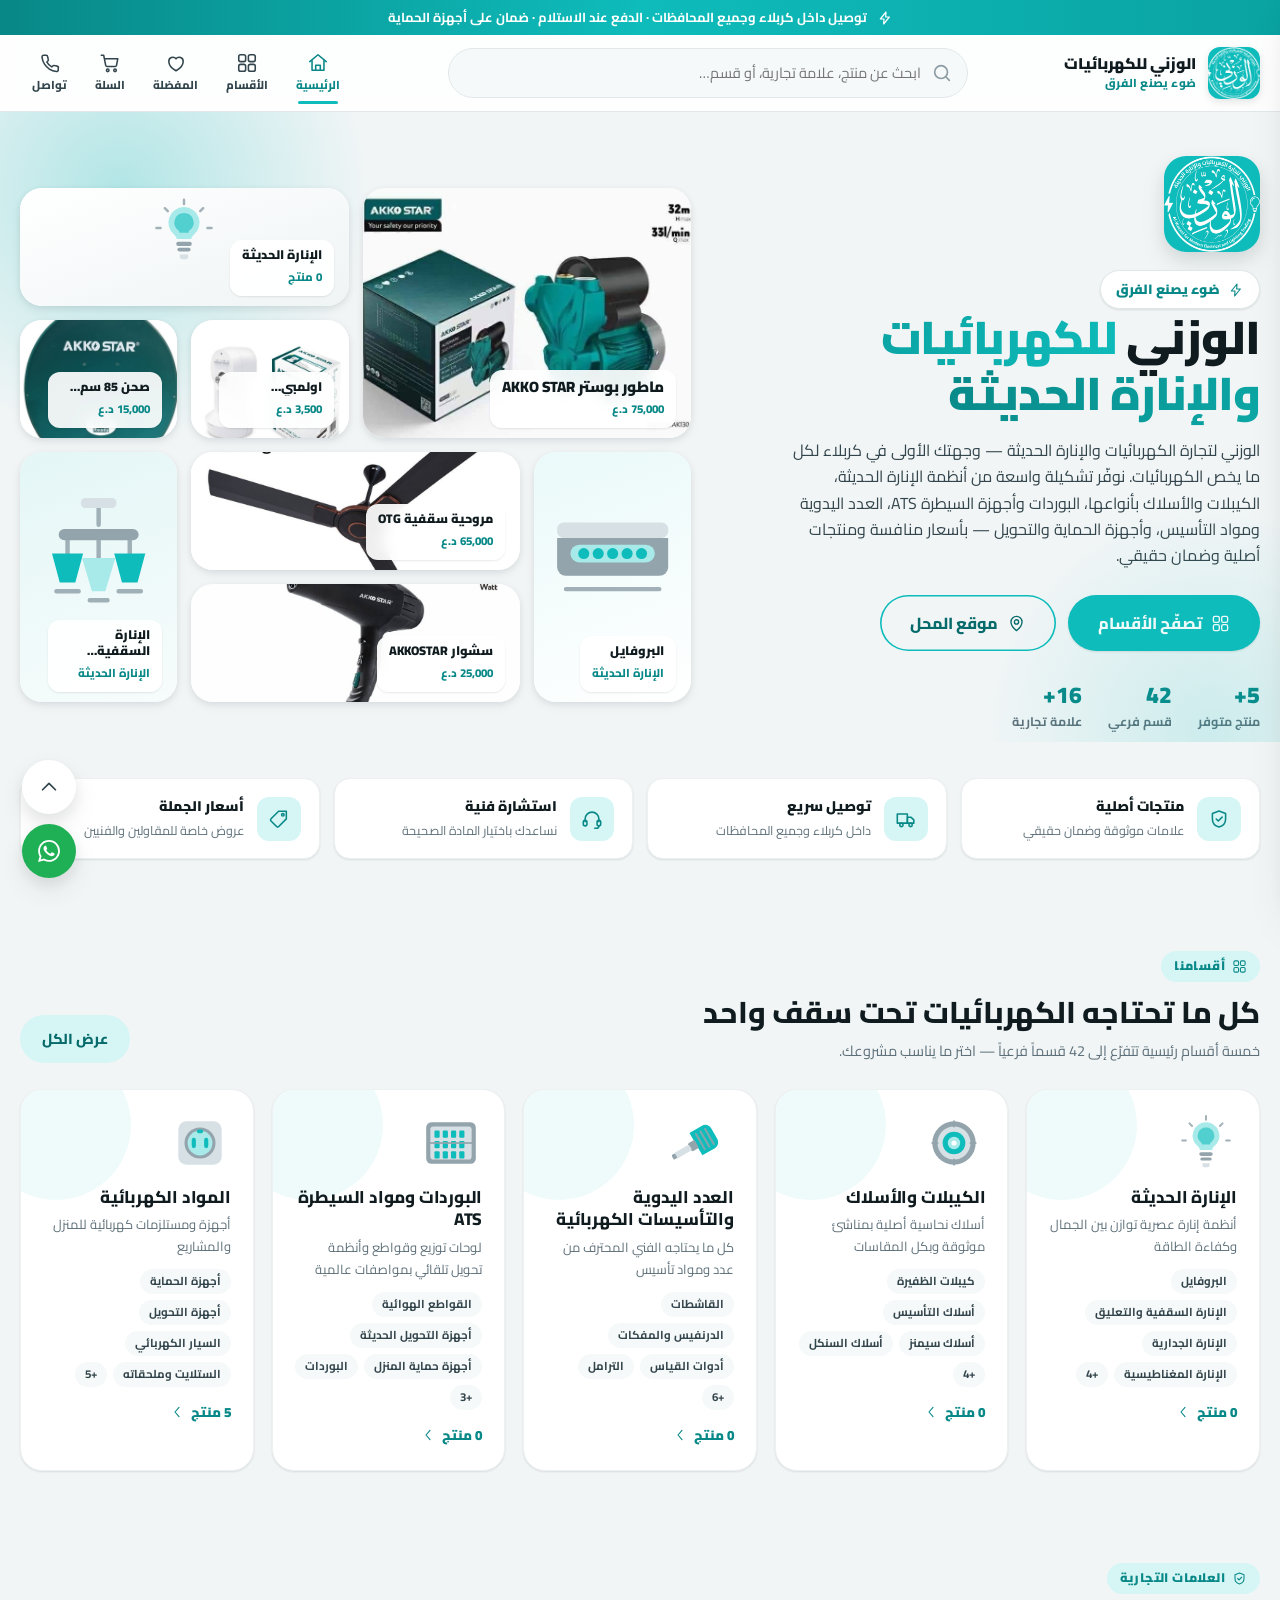
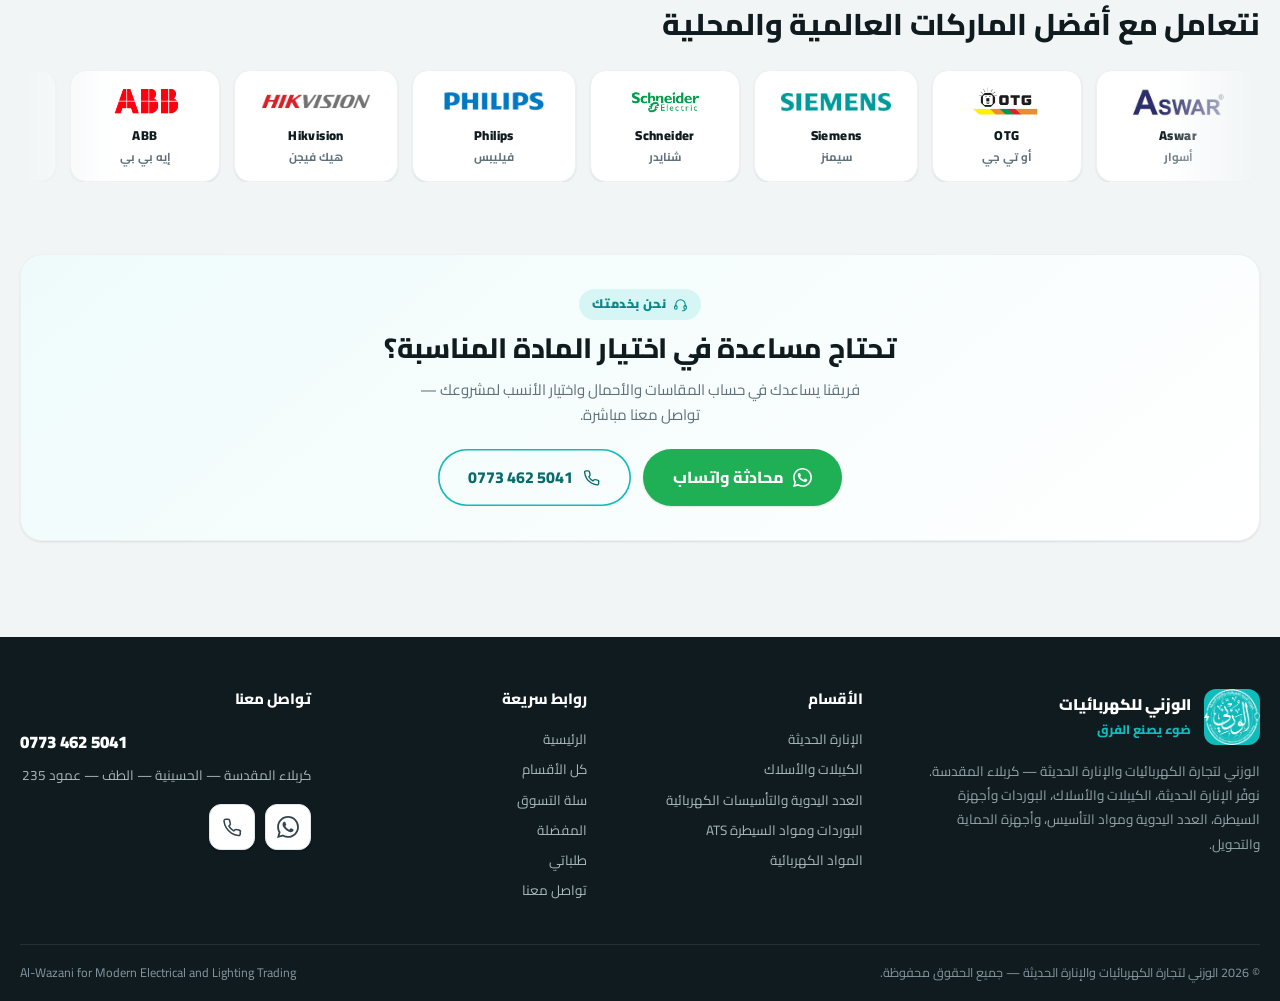
==== index.html @ 15070edb "خيارات المنتج: لون وقياس وواطية وقدرة، مع تبديل الصورة كانت المادة تُباع بشكل واحد. الآن يعرّف صاحب " ====
<!DOCTYPE html>
<html lang="ar" dir="rtl">
<head>
<meta charset="UTF-8">
<meta name="viewport" content="width=device-width, initial-scale=1, viewport-fit=cover">
<title>الوزني للكهربائيات والإنارة الحديثة — ضوء يصنع الفرق</title>
<meta name="description" content="متجر الوزني لتجارة الكهربائيات والإنارة الحديثة في كربلاء — إنارة حديثة، كيبلات وأسلاك، بوردات وأجهزة ATS، عدد يدوية ومواد تأسيس، وأجهزة حماية وتحويل بأسعار منافسة.">
<meta name="theme-color" content="#0EBCBB">
<link rel="icon" href="assets/img/favicon.png?v=3" type="image/png">
<link rel="apple-touch-icon" href="assets/img/logo-sm.png?v=3">

<link rel="canonical" href="https://admission-guide-flame.vercel.app/">
<meta property="og:type" content="website">
<meta property="og:site_name" content="الوزني للكهربائيات والإنارة الحديثة">
<meta property="og:locale" content="ar_IQ">
<meta property="og:url" content="https://admission-guide-flame.vercel.app/">
<meta property="og:title" content="الوزني للكهربائيات والإنارة الحديثة — ضوء يصنع الفرق">
<meta property="og:description" content="كل ما يخص الكهربائيات في كربلاء: إنارة حديثة، كيبلات وأسلاك، بوردات وأجهزة ATS، عدد يدوية ومواد تأسيس، وأجهزة حماية وتحويل. توصيل لجميع المحافظات والدفع عند الاستلام.">
<meta property="og:image" content="https://admission-guide-flame.vercel.app/assets/img/share.jpg">
<meta property="og:image:width" content="1200">
<meta property="og:image:height" content="630">
<meta property="og:image:alt" content="شعار الوزني لتجارة الكهربائيات والإنارة الحديثة">
<meta name="twitter:card" content="summary_large_image">
<meta name="twitter:title" content="الوزني للكهربائيات والإنارة الحديثة — ضوء يصنع الفرق">
<meta name="twitter:description" content="كل ما يخص الكهربائيات في كربلاء — توصيل لجميع المحافظات والدفع عند الاستلام.">
<meta name="twitter:image" content="https://admission-guide-flame.vercel.app/assets/img/share.jpg">

<link rel="preconnect" href="https://fonts.googleapis.com">
<link rel="preconnect" href="https://fonts.gstatic.com" crossorigin>
<link rel="preload" as="style" href="https://fonts.googleapis.com/css2?family=Cairo:wght@400;600;700;800;900&display=swap">
<link rel="stylesheet" href="https://fonts.googleapis.com/css2?family=Cairo:wght@400;600;700;800;900&display=swap" media="print" onload="this.media='all'">
<noscript><link rel="stylesheet" href="https://fonts.googleapis.com/css2?family=Cairo:wght@400;600;700;800;900&display=swap"></noscript>
<link rel="stylesheet" href="assets/css/styles.css?v=6">
</head>
<body>

<!-- ================= الشريط العلوي ================= -->
<header class="topbar" id="topbar">
  <div class="announce">
    <svg class="ic" viewBox="0 0 24 24" fill="none" stroke="currentColor" stroke-width="1.8" stroke-linecap="round" stroke-linejoin="round"><path d="M13.5 3 5 13.5h5.5L10 21l8.5-10.5H13z"/></svg>
    <span>توصيل داخل كربلاء<span class="long"> وجميع المحافظات</span> · الدفع عند الاستلام<span class="long"> · ضمان على أجهزة الحماية</span></span>
  </div>
  <div class="wrap">
    <div class="topbar-in">
      <button class="ibtn menu-btn" id="menuBtn" aria-label="فتح القائمة">
        <svg class="ic" viewBox="0 0 24 24" fill="none" stroke="currentColor" stroke-width="1.8" stroke-linecap="round"><path d="M3.5 6.5h17M3.5 12h17M3.5 17.5h17"/></svg>
      </button>

      <a class="brand" href="#/" aria-label="الصفحة الرئيسية">
        <img class="brand-logo" src="assets/img/logo-sm.png?v=3" alt="شعار الوزني" width="52" height="52">
        <span class="brand-txt">
          <strong>الوزني للكهربائيات</strong>
          <span>ضوء يصنع الفرق</span>
        </span>
      </a>

      <div class="searchbar">
        <svg class="ic s-ic" viewBox="0 0 24 24" fill="none" stroke="currentColor" stroke-width="1.8" stroke-linecap="round"><circle cx="11" cy="11" r="7"/><path d="m20 20-3.6-3.6"/></svg>
        <input id="q" type="text" placeholder="ابحث عن منتج، علامة تجارية، أو قسم…" aria-label="بحث" autocomplete="off">
        <button class="s-clear" id="sClear" aria-label="مسح البحث">
          <svg class="ic" viewBox="0 0 24 24" fill="none" stroke="currentColor" stroke-width="1.8" stroke-linecap="round"><path d="m6 6 12 12M18 6 6 18"/></svg>
        </button>
        <div class="suggest" id="suggest" role="listbox"></div>
      </div>

      <nav class="navicons" aria-label="التنقل الرئيسي">
        <a class="navlink" data-nav="home" href="#/">
          <svg class="ic" viewBox="0 0 24 24" fill="none" stroke="currentColor" stroke-width="1.7" stroke-linecap="round" stroke-linejoin="round"><path d="M3 10.5 12 3l9 7.5"/><path d="M5.5 9.5V20h13V9.5"/><path d="M9.5 20v-5.5h5V20"/></svg>
          <span>الرئيسية</span>
        </a>
        <a class="navlink" data-nav="cats" href="#/categories">
          <svg class="ic" viewBox="0 0 24 24" fill="none" stroke="currentColor" stroke-width="1.7" stroke-linejoin="round"><rect x="3" y="3" width="7.5" height="7.5" rx="2"/><rect x="13.5" y="3" width="7.5" height="7.5" rx="2"/><rect x="3" y="13.5" width="7.5" height="7.5" rx="2"/><rect x="13.5" y="13.5" width="7.5" height="7.5" rx="2"/></svg>
          <span>الأقسام</span>
        </a>
        <a class="navlink" data-nav="fav" href="#/fav">
          <svg class="ic" viewBox="0 0 24 24" fill="none" stroke="currentColor" stroke-width="1.7" stroke-linejoin="round"><path d="M12 20.5s-7.8-4.6-7.8-10A4.4 4.4 0 0 1 12 7.4a4.4 4.4 0 0 1 7.8 3.1c0 5.4-7.8 10-7.8 10z"/></svg>
          <span>المفضلة</span>
          <b class="count" id="favCount" data-n="0">0</b>
        </a>
        <a class="navlink" data-nav="cart" href="#/cart">
          <svg class="ic" viewBox="0 0 24 24" fill="none" stroke="currentColor" stroke-width="1.7" stroke-linecap="round" stroke-linejoin="round"><circle cx="9.5" cy="20" r="1.4"/><circle cx="17.5" cy="20" r="1.4"/><path d="M2.5 3.5h2.6l2.2 11a1.6 1.6 0 0 0 1.6 1.3h8.6a1.6 1.6 0 0 0 1.6-1.3l1.4-7.2H6.2"/></svg>
          <span>السلة</span>
          <b class="count" id="cartCount" data-n="0">0</b>
        </a>
        <a class="navlink" data-nav="contact" href="#/contact">
          <svg class="ic" viewBox="0 0 24 24" fill="none" stroke="currentColor" stroke-width="1.7" stroke-linejoin="round"><path d="M21 16.9v2.6a1.8 1.8 0 0 1-2 1.8 17.6 17.6 0 0 1-7.7-2.7 17.3 17.3 0 0 1-5.3-5.3A17.6 17.6 0 0 1 3.3 5.6 1.8 1.8 0 0 1 5.1 3.6h2.6a1.8 1.8 0 0 1 1.8 1.6c.1 1 .3 1.9.6 2.8a1.8 1.8 0 0 1-.4 1.9l-1.1 1.1a14 14 0 0 0 5.3 5.3l1.1-1.1a1.8 1.8 0 0 1 1.9-.4c.9.3 1.8.5 2.8.6a1.8 1.8 0 0 1 1.6 1.8z"/></svg>
          <span>تواصل</span>
        </a>
      </nav>
    </div>
  </div>
</header>

<!-- ================= القائمة الجانبية ================= -->
<div class="overlay" id="overlay"></div>
<aside class="drawer" id="drawer" aria-label="قائمة الأقسام">
  <div class="drawer-head">
    <img src="assets/img/logo-sm.png?v=3" alt="" width="46" height="46">
    <div style="flex:1">
      <b>الوزني للكهربائيات</b>
      <small>ضوء يصنع الفرق</small>
    </div>
    <button class="ibtn" data-dclose aria-label="إغلاق">
      <svg class="ic" viewBox="0 0 24 24" fill="none" stroke="currentColor" stroke-width="1.8" stroke-linecap="round"><path d="m6 6 12 12M18 6 6 18"/></svg>
    </button>
  </div>
  <div class="drawer-body" id="drawerBody"></div>
  <div class="drawer-foot">
    <a class="btn btn-sm btn-tonal" href="#/orders" data-dclose>طلباتي</a>
    <a class="btn btn-sm btn-ghost" href="#/contact" data-dclose>تواصل معنا</a>
  </div>
</aside>

<!-- ================= المحتوى ================= -->
<main id="app"></main>

<!-- ================= التذييل ================= -->
<footer class="footer">
  <div class="wrap">
    <div class="foot-grid">
      <div>
        <div class="foot-brand">
          <img src="assets/img/logo-sm.png?v=3" alt="" width="56" height="56">
          <div><b>الوزني للكهربائيات</b><span>ضوء يصنع الفرق</span></div>
        </div>
        <p class="about">الوزني لتجارة الكهربائيات والإنارة الحديثة — كربلاء المقدسة. نوفّر الإنارة الحديثة، الكيبلات والأسلاك، البوردات وأجهزة السيطرة، العدد اليدوية ومواد التأسيس، وأجهزة الحماية والتحويل.</p>
      </div>
      <div>
        <h4>الأقسام</h4>
        <div id="footCats"></div>
      </div>
      <div>
        <h4>روابط سريعة</h4>
        <div id="footLinks"></div>
      </div>
      <div>
        <h4>تواصل معنا</h4>
        <a href="tel:07734625041" dir="ltr" style="font-size:17px;font-weight:900;color:#fff">0773 462 5041</a>
        <a href="#/contact">كربلاء المقدسة — الحسينية — الطف — عمود 235</a>
        <div class="socials" style="margin-top:14px">
          <a class="soc wa" href="https://wa.me/9647734625041" target="_blank" rel="noopener" aria-label="واتساب">
            <svg class="ic" viewBox="0 0 24 24" fill="currentColor" stroke="none"><path d="M17.47 14.38c-.3-.15-1.76-.87-2.03-.97-.27-.1-.47-.15-.67.15-.2.3-.77.97-.94 1.16-.17.2-.35.22-.64.08-.3-.15-1.26-.47-2.39-1.48-.89-.79-1.48-1.76-1.66-2.06-.17-.3-.02-.46.13-.61.14-.13.3-.35.45-.52.15-.17.2-.3.3-.5.1-.2.05-.37-.03-.52-.07-.15-.67-1.61-.91-2.21-.24-.58-.49-.5-.67-.51h-.57c-.2 0-.52.07-.8.37-.27.3-1.04 1.02-1.04 2.48s1.07 2.87 1.22 3.07c.15.2 2.1 3.2 5.08 4.49.7.3 1.26.49 1.69.62.71.23 1.36.2 1.87.12.57-.09 1.76-.72 2.01-1.41.25-.7.25-1.29.17-1.42-.07-.12-.27-.2-.57-.34m-5.42 7.4h-.01a9.87 9.87 0 0 1-5.03-1.38l-.36-.21-3.74.98 1-3.65-.24-.37a9.86 9.86 0 0 1-1.51-5.26c0-5.45 4.44-9.89 9.89-9.89 2.64 0 5.12 1.03 6.99 2.9a9.83 9.83 0 0 1 2.89 6.99c0 5.45-4.44 9.89-9.88 9.89M20.46 3.49A11.82 11.82 0 0 0 12.05 0C5.5 0 .16 5.34.16 11.89c0 2.1.55 4.14 1.59 5.95L.06 24l6.3-1.65a11.88 11.88 0 0 0 5.69 1.45c6.55 0 11.89-5.34 11.89-11.89 0-3.18-1.24-6.17-3.48-8.42"/></svg>
          </a>
          <a class="soc" href="tel:07734625041" aria-label="اتصال">
            <svg class="ic" viewBox="0 0 24 24" fill="none" stroke="currentColor" stroke-width="1.7" stroke-linejoin="round"><path d="M21 16.9v2.6a1.8 1.8 0 0 1-2 1.8 17.6 17.6 0 0 1-7.7-2.7 17.3 17.3 0 0 1-5.3-5.3A17.6 17.6 0 0 1 3.3 5.6 1.8 1.8 0 0 1 5.1 3.6h2.6a1.8 1.8 0 0 1 1.8 1.6c.1 1 .3 1.9.6 2.8a1.8 1.8 0 0 1-.4 1.9l-1.1 1.1a14 14 0 0 0 5.3 5.3l1.1-1.1a1.8 1.8 0 0 1 1.9-.4c.9.3 1.8.5 2.8.6a1.8 1.8 0 0 1 1.6 1.8z"/></svg>
          </a>
        </div>
      </div>
    </div>
    <div class="foot-bot">
      <span>© <span data-year></span> الوزني لتجارة الكهربائيات والإنارة الحديثة — جميع الحقوق محفوظة.</span>
      <span>Al-Wazani for Modern Electrical and Lighting Trading</span>
    </div>
  </div>
</footer>

<!-- ================= عناصر عائمة ================= -->
<div class="fab">
  <button class="top" id="toTop" aria-label="العودة للأعلى">
    <svg class="ic" viewBox="0 0 24 24" fill="none" stroke="currentColor" stroke-width="1.9" stroke-linecap="round" stroke-linejoin="round"><path d="m5 15 7-7 7 7"/></svg>
  </button>
  <a class="wa" href="https://wa.me/9647734625041" target="_blank" rel="noopener" aria-label="واتساب">
    <svg class="ic" viewBox="0 0 24 24" fill="currentColor" stroke="none"><path d="M17.47 14.38c-.3-.15-1.76-.87-2.03-.97-.27-.1-.47-.15-.67.15-.2.3-.77.97-.94 1.16-.17.2-.35.22-.64.08-.3-.15-1.26-.47-2.39-1.48-.89-.79-1.48-1.76-1.66-2.06-.17-.3-.02-.46.13-.61.14-.13.3-.35.45-.52.15-.17.2-.3.3-.5.1-.2.05-.37-.03-.52-.07-.15-.67-1.61-.91-2.21-.24-.58-.49-.5-.67-.51h-.57c-.2 0-.52.07-.8.37-.27.3-1.04 1.02-1.04 2.48s1.07 2.87 1.22 3.07c.15.2 2.1 3.2 5.08 4.49.7.3 1.26.49 1.69.62.71.23 1.36.2 1.87.12.57-.09 1.76-.72 2.01-1.41.25-.7.25-1.29.17-1.42-.07-.12-.27-.2-.57-.34m-5.42 7.4h-.01a9.87 9.87 0 0 1-5.03-1.38l-.36-.21-3.74.98 1-3.65-.24-.37a9.86 9.86 0 0 1-1.51-5.26c0-5.45 4.44-9.89 9.89-9.89 2.64 0 5.12 1.03 6.99 2.9a9.83 9.83 0 0 1 2.89 6.99c0 5.45-4.44 9.89-9.88 9.89M20.46 3.49A11.82 11.82 0 0 0 12.05 0C5.5 0 .16 5.34.16 11.89c0 2.1.55 4.14 1.59 5.95L.06 24l6.3-1.65a11.88 11.88 0 0 0 5.69 1.45c6.55 0 11.89-5.34 11.89-11.89 0-3.18-1.24-6.17-3.48-8.42"/></svg>
  </a>
</div>

<div class="modal" id="modal" role="dialog" aria-modal="true">
  <div class="modal-bg"></div>
  <div class="modal-card" id="modalBody"></div>
</div>
<div class="toasts" id="toasts" aria-live="polite"></div>

<script src="assets/js/data.js?v=6"></script>
<script src="assets/js/icons.js?v=6"></script>
<script src="assets/js/orders.js?v=6"></script>
<script src="assets/js/store.js?v=6"></script>
<script src="assets/js/app.js?v=6"></script>
</body>
</html>
---- assets/css/styles.css ----
/* =========================================================
   نظام التصميم (Material Design · SaaS) — عدّل ألوان الهوية في :root أدناه
   ========================================================= */

/* ---------- 1) الرموز التصميمية ---------- */
:root{
  /* لون الشعار (فيروزي) */
  --brand:#0EBCBB;
  --brand-600:#0AA3A2;
  --brand-700:#088887;
  --brand-800:#066B6A;
  --brand-100:#D6F6F6;
  --brand-50:#EFFBFB;
  --brand-glow:rgba(14,188,187,.28);

  /* الرصاصي */
  --ink:#0F1B1F;
  --ink-2:#33454C;
  --grey:#5E7079;
  --grey-2:#8C9BA3;
  --line:#E2E8EA;
  --line-2:#EDF1F2;
  --surface:#FFFFFF;
  --surface-2:#F6F9F9;
  --bg:#F1F5F6;

  --ok:#15A66B; --warn:#E8A317; --danger:#E5484D;

  /* أنصاف الأقطار — سلّم موحّد */
  --r-xs:8px; --r-sm:12px; --r:16px; --r-lg:22px; --r-xl:28px; --r-pill:999px;

  /* الظلال (Material elevation) */
  --e1:0 1px 2px rgba(15,27,31,.06), 0 1px 3px rgba(15,27,31,.05);
  --e2:0 2px 6px rgba(15,27,31,.07), 0 4px 12px rgba(15,27,31,.05);
  --e3:0 6px 16px rgba(15,27,31,.08), 0 12px 28px rgba(15,27,31,.07);
  --e4:0 12px 28px rgba(15,27,31,.10), 0 24px 48px rgba(15,27,31,.09);
  --e-brand:0 8px 22px var(--brand-glow);

  /* الحركة */
  --ease:cubic-bezier(.2,0,0,1);
  --ease-out:cubic-bezier(.05,.7,.1,1);
  --t-fast:.16s; --t:.26s; --t-slow:.42s;

  --header-h:76px;
  --maxw:1280px;
}

/* ---------- 2) إعادة الضبط ---------- */
*,*::before,*::after{box-sizing:border-box}
html{-webkit-text-size-adjust:100%;scroll-behavior:smooth}
body{
  margin:0;font-family:'Cairo','Tajawal','Segoe UI',system-ui,-apple-system,'Noto Naskh Arabic',sans-serif;
  background:var(--bg);color:var(--ink);line-height:1.65;font-size:15px;
  -webkit-font-smoothing:antialiased;overflow-x:hidden;
}
img{max-width:100%;display:block}
button,input,select,textarea{font:inherit;color:inherit}
button{cursor:pointer;border:0;background:none}
a{color:inherit;text-decoration:none}
ul,ol{margin:0;padding:0;list-style:none}
h1,h2,h3,h4{margin:0;line-height:1.35;font-weight:800;letter-spacing:-.2px}
p{margin:0}
:focus-visible{outline:3px solid var(--brand);outline-offset:2px;border-radius:var(--r-xs)}
::selection{background:var(--brand-100);color:var(--brand-800)}

/* شريط التمرير */
::-webkit-scrollbar{width:10px;height:10px}
::-webkit-scrollbar-track{background:var(--surface-2)}
::-webkit-scrollbar-thumb{background:#CBD6DA;border-radius:var(--r-pill);border:2px solid var(--surface-2)}
::-webkit-scrollbar-thumb:hover{background:var(--brand)}

.wrap{max-width:var(--maxw);margin-inline:auto;padding-inline:20px}
.ic{width:22px;height:22px;flex:none}
.sr{position:absolute;width:1px;height:1px;padding:0;margin:-1px;overflow:hidden;clip:rect(0 0 0 0);white-space:nowrap;border:0}

/* ---------- 3) الأزرار ---------- */
.btn{
  --bg-c:var(--brand);--fg-c:#fff;
  position:relative;display:inline-flex;align-items:center;justify-content:center;gap:9px;
  padding:12px 22px;border-radius:var(--r-pill);background:var(--bg-c);color:var(--fg-c);
  font-weight:800;font-size:14.5px;overflow:hidden;isolation:isolate;
  transition:transform var(--t) var(--ease),box-shadow var(--t) var(--ease),background var(--t) var(--ease),filter var(--t) var(--ease);
  box-shadow:var(--e1);white-space:nowrap;
}
.btn::after{content:'';position:absolute;inset:0;background:#fff;opacity:0;transition:opacity var(--t) var(--ease);z-index:-1}
.btn:hover{transform:translateY(-2px);box-shadow:var(--e-brand)}
.btn:hover::after{opacity:.12}
.btn:active{transform:translateY(0) scale(.98);box-shadow:var(--e1)}
.btn .ic{width:19px;height:19px}
.btn-lg{padding:15px 30px;font-size:16px}
.btn-sm{padding:9px 16px;font-size:13.5px}
.btn-tonal{--bg-c:var(--brand-100);--fg-c:var(--brand-800);box-shadow:none}
.btn-tonal:hover{box-shadow:var(--e2)}
.btn-ghost{--bg-c:transparent;--fg-c:var(--ink-2);box-shadow:none}
.btn-ghost:hover{--bg-c:var(--surface-2);box-shadow:none;transform:translateY(-1px)}
.btn-outline{--bg-c:transparent;--fg-c:var(--brand-800);box-shadow:inset 0 0 0 1.6px var(--brand);}
.btn-outline:hover{--bg-c:var(--brand-50);box-shadow:inset 0 0 0 1.6px var(--brand),var(--e2)}
.btn-dark{--bg-c:var(--ink);--fg-c:#fff}
.btn-danger{--bg-c:#FDECEC;--fg-c:var(--danger);box-shadow:none}
.btn-block{width:100%}
.btn[disabled]{opacity:.5;pointer-events:none}
.btn.wa{--bg-c:#1FAF54}

/* الأثر الدائري (ripple) */
.rp{position:absolute;border-radius:50%;background:currentColor;opacity:.28;transform:scale(0);
  animation:rp .55s var(--ease-out) forwards;pointer-events:none;z-index:-1}
@keyframes rp{to{transform:scale(2.6);opacity:0}}

/* زر أيقوني */
.ibtn{
  display:inline-grid;place-items:center;width:42px;height:42px;border-radius:var(--r-pill);
  color:var(--ink-2);position:relative;overflow:hidden;isolation:isolate;
  transition:background var(--t) var(--ease),color var(--t) var(--ease),transform var(--t) var(--ease);
}
.ibtn:hover{background:var(--brand-50);color:var(--brand-700);transform:translateY(-2px)}
.ibtn:active{transform:scale(.94)}

/* ---------- 4) الشريط العلوي ---------- */
.topbar{position:sticky;top:0;z-index:60;background:rgba(255,255,255,.88);backdrop-filter:blur(14px) saturate(1.6);
  border-bottom:1px solid var(--line);transition:box-shadow var(--t) var(--ease)}
.topbar.stuck{box-shadow:var(--e2)}
.announce{background:linear-gradient(90deg,var(--brand-700),var(--brand),var(--brand-600));color:#fff;
  font-size:13px;font-weight:700;text-align:center;padding:7px 16px;display:flex;align-items:center;justify-content:center;gap:10px}
.announce .ic{width:16px;height:16px}
.topbar-in{display:flex;align-items:center;gap:14px;height:var(--header-h)}
.brand{display:flex;align-items:center;gap:12px;flex:none}
.brand-logo{width:52px;height:52px;border-radius:var(--r-sm);object-fit:cover;box-shadow:var(--e2);
  transition:transform var(--t) var(--ease),box-shadow var(--t) var(--ease)}
.brand:hover .brand-logo{transform:rotate(-4deg) scale(1.06);box-shadow:var(--e-brand)}
.brand-txt strong{display:block;font-size:15.5px;font-weight:900;line-height:1.25;color:var(--ink)}
.brand-txt span{display:block;font-size:11.5px;color:var(--brand-700);font-weight:800;letter-spacing:.2px}

.searchbar{flex:1;position:relative;max-width:520px;margin-inline:auto}
.searchbar input{
  width:100%;padding:12px 46px 12px 42px;border-radius:var(--r-pill);border:1.6px solid var(--line);
  background:var(--surface-2);font-size:14.5px;transition:border-color var(--t) var(--ease),background var(--t) var(--ease),box-shadow var(--t) var(--ease)}
.searchbar input:focus{outline:none;border-color:var(--brand);background:#fff;box-shadow:0 0 0 4px var(--brand-glow)}
.searchbar .s-ic{position:absolute;inset-inline-start:15px;top:50%;transform:translateY(-50%);color:var(--grey-2);pointer-events:none}
.searchbar .s-clear{position:absolute;inset-inline-end:8px;top:50%;transform:translateY(-50%);width:30px;height:30px;
  display:none;place-items:center;border-radius:50%;color:var(--grey)}
.searchbar .s-clear:hover{background:var(--line-2)}
.searchbar.has .s-clear{display:grid}

.suggest{position:absolute;top:calc(100% + 10px);inset-inline:0;background:#fff;border-radius:var(--r);
  box-shadow:var(--e4);border:1px solid var(--line);overflow:hidden;z-index:70;max-height:60vh;overflow-y:auto;
  opacity:0;visibility:hidden;transform:translateY(-8px);transition:all var(--t) var(--ease)}
.suggest.open{opacity:1;visibility:visible;transform:none}
.sg{display:flex;align-items:center;gap:12px;padding:10px 14px;transition:background var(--t-fast) var(--ease);cursor:pointer}
.sg:hover,.sg.on{background:var(--brand-50)}
.sg .thumb{width:44px;height:44px;border-radius:var(--r-xs);background:var(--surface-2);display:grid;place-items:center;flex:none;overflow:hidden}
.sg .thumb .art,.sg .thumb img{width:100%;height:100%;object-fit:cover}
.sg b{font-size:13.5px;font-weight:700;display:block}
.sg small{color:var(--grey);font-size:12px}
.sg .pr{margin-inline-start:auto;color:var(--brand-700);font-weight:900;font-size:13.5px;white-space:nowrap}

.navicons{display:flex;align-items:center;gap:4px;flex:none}
.navlink{position:relative;display:flex;flex-direction:column;align-items:center;gap:2px;padding:8px 12px;
  border-radius:var(--r-sm);color:var(--ink-2);font-size:11.5px;font-weight:800;
  transition:color var(--t) var(--ease),background var(--t) var(--ease),transform var(--t) var(--ease)}
.navlink:hover{background:var(--brand-50);color:var(--brand-700);transform:translateY(-2px)}
.navlink.active{color:var(--brand-700)}
.navlink.active::after{content:'';position:absolute;bottom:-1px;inset-inline:14px;height:3px;border-radius:var(--r-pill);background:var(--brand)}
.count{position:absolute;top:2px;inset-inline-end:6px;min-width:19px;height:19px;padding:0 5px;border-radius:var(--r-pill);
  background:var(--brand);color:#fff;font-size:11px;font-weight:900;display:grid;place-items:center;
  box-shadow:0 0 0 2.5px #fff;transition:transform var(--t) var(--ease)}
.count:empty,.count[data-n="0"]{display:none}
.count.pop{animation:pop .45s var(--ease-out)}
@keyframes pop{0%{transform:scale(.4)}55%{transform:scale(1.32)}100%{transform:scale(1)}}
.menu-btn{display:none}

/* ---------- 5) القائمة الجانبية ---------- */
.overlay{position:fixed;inset:0;background:rgba(15,27,31,.5);backdrop-filter:blur(3px);z-index:80;
  opacity:0;visibility:hidden;transition:opacity var(--t) var(--ease),visibility var(--t)}
.overlay.open{opacity:1;visibility:visible}
.drawer{position:fixed;inset-block:0;inset-inline-start:0;width:min(330px,86vw);background:#fff;z-index:90;
  transform:translateX(var(--dx,-104%));transition:transform var(--t-slow) var(--ease);display:flex;flex-direction:column;box-shadow:var(--e4)}
html[dir=rtl] .drawer{--dx:104%}
.drawer.open{transform:none}
.drawer-head{display:flex;align-items:center;gap:12px;padding:16px 18px;border-bottom:1px solid var(--line);background:var(--brand-50)}
.drawer-head img{width:46px;height:46px;border-radius:var(--r-xs);box-shadow:var(--e1)}
.drawer-head b{font-size:14.5px;display:block;font-weight:900}
.drawer-head small{color:var(--brand-700);font-weight:800;font-size:11.5px}
.drawer-body{flex:1;overflow-y:auto;padding:12px 10px 24px;overscroll-behavior:contain}
.dgroup{margin-bottom:4px}
.dhead{display:flex;align-items:center;gap:11px;width:100%;padding:12px 14px;border-radius:var(--r-sm);
  font-weight:800;font-size:14px;color:var(--ink);text-align:start;transition:background var(--t) var(--ease),color var(--t) var(--ease)}
.dhead:hover{background:var(--brand-50);color:var(--brand-700)}
.dhead .art{width:26px;height:26px;flex:none}
.dhead .cv{margin-inline-start:auto;transition:transform var(--t) var(--ease);color:var(--grey-2)}
.dgroup.open .dhead{background:var(--brand-50);color:var(--brand-700)}
.dgroup.open .cv{transform:rotate(180deg)}
.dsubs{display:grid;grid-template-rows:0fr;transition:grid-template-rows var(--t-slow) var(--ease)}
.dgroup.open .dsubs{grid-template-rows:1fr}
.dsubs>div{overflow:hidden}
.dsub{display:flex;align-items:center;gap:9px;padding:9px 16px 9px 44px;border-radius:var(--r-sm);
  font-size:13.5px;color:var(--grey);width:100%;text-align:start;transition:background var(--t-fast) var(--ease),color var(--t-fast) var(--ease),padding-inline-start var(--t-fast) var(--ease)}
html[dir=rtl] .dsub{padding:9px 44px 9px 16px}
.dsub:hover{background:var(--surface-2);color:var(--brand-700)}
.dsub .n{margin-inline-start:auto;font-size:11.5px;color:var(--grey-2);background:var(--surface-2);padding:1px 8px;border-radius:var(--r-pill);font-weight:800}
.drawer-foot{padding:14px 18px;border-top:1px solid var(--line);display:grid;gap:9px}

/* ---------- 6) عناوين الأقسام ---------- */
.sec{padding:56px 0}
.sec-sm{padding:36px 0}
.sec-head{display:flex;align-items:flex-end;justify-content:space-between;gap:18px;margin-bottom:26px;flex-wrap:wrap}
.eyebrow{display:inline-flex;align-items:center;gap:7px;color:var(--brand-700);font-weight:900;font-size:12.5px;
  letter-spacing:.4px;background:var(--brand-100);padding:5px 13px;border-radius:var(--r-pill);margin-bottom:10px}
.eyebrow .ic{width:15px;height:15px}
.sec-head h2{font-size:clamp(22px,3vw,30px)}
.sec-head p{color:var(--grey);font-size:14.5px;margin-top:6px;max-width:60ch}

/* ---------- 7) الواجهة الرئيسية (Hero + Bento) ---------- */
.hero{position:relative;padding:44px 0 8px;overflow:hidden}
.hero::before{content:'';position:absolute;inset-inline-end:-140px;top:-180px;width:520px;height:520px;border-radius:50%;
  background:radial-gradient(circle,var(--brand-glow),transparent 68%);pointer-events:none}
.hero::after{content:'';position:absolute;inset-inline-start:-160px;bottom:-220px;width:460px;height:460px;border-radius:50%;
  background:radial-gradient(circle,rgba(14,188,187,.16),transparent 70%);pointer-events:none}
.hero-in{position:relative;display:grid;grid-template-columns:1.02fr 1.28fr;gap:34px;align-items:center}
.hero h1{font-size:clamp(28px,4.4vw,46px);line-height:1.22;font-weight:900;letter-spacing:-1px}
.hero h1 .hl{background:linear-gradient(120deg,var(--brand-700),var(--brand));-webkit-background-clip:text;background-clip:text;color:transparent}
.hero .lead{color:var(--ink-2);font-size:16px;margin-top:16px;max-width:52ch}
.hero-cta{display:flex;gap:12px;margin-top:26px;flex-wrap:wrap}
.hero-logo{width:96px;height:96px;border-radius:var(--r-lg);box-shadow:var(--e3);margin-bottom:18px;
  animation:float 6s ease-in-out infinite}
@keyframes float{0%,100%{transform:translateY(0)}50%{transform:translateY(-9px)}}
.tag-pill{display:inline-flex;align-items:center;gap:8px;background:#fff;border:1px solid var(--line);
  padding:7px 15px;border-radius:var(--r-pill);font-weight:900;color:var(--brand-700);font-size:13.5px;box-shadow:var(--e1)}
.tag-pill .ic{width:16px;height:16px}
.hero-stats{display:flex;gap:26px;margin-top:30px;flex-wrap:wrap}
.hero-stats b{display:block;font-size:23px;font-weight:900;color:var(--brand-700);line-height:1.2}
.hero-stats span{font-size:12.5px;color:var(--grey);font-weight:700}

.bento{display:grid;grid-template-columns:repeat(4,1fr);grid-auto-rows:118px;gap:14px}
.bt{position:relative;border-radius:var(--r-lg);overflow:hidden;background:#fff;box-shadow:var(--e2);
  transition:transform var(--t) var(--ease),box-shadow var(--t) var(--ease)}
.bt:hover{transform:translateY(-5px) scale(1.012);box-shadow:var(--e4);z-index:2}
.bt1{grid-area:1/1/3/3} .bt2{grid-area:1/3/2/5} .bt3{grid-area:2/3/3/4} .bt4{grid-area:2/4/3/5}
.bt5{grid-area:3/1/5/2} .bt6{grid-area:3/2/4/4} .bt7{grid-area:3/4/5/5} .bt8{grid-area:4/2/5/4}
.bt-in{position:absolute;inset:0;display:flex;flex-direction:column;justify-content:flex-end;padding:15px}
.bt-bg{position:absolute;inset:0}
.bt .art{position:absolute;top:7px;left:0;right:0;margin-inline:auto;
  height:calc(100% - 46px);width:auto;max-width:calc(100% - 24px);
  transition:transform var(--t-slow) var(--ease)}
.bt1 .art,.bt5 .art,.bt7 .art{top:12px;height:calc(100% - 62px)}
.bt:hover .art{transform:scale(1.09) rotate(-3deg)}
.bt-img{position:absolute;inset:0;width:100%;height:100%;object-fit:cover;transition:transform var(--t-slow) var(--ease)}
.bt:hover .bt-img{transform:scale(1.06)}
.bt-lbl{position:relative;z-index:2;background:rgba(255,255,255,.92);backdrop-filter:blur(7px);
  border-radius:var(--r-sm);padding:7px 12px;box-shadow:var(--e1);align-self:flex-start;max-width:90%;
  transform:translateY(5px);transition:transform var(--t) var(--ease)}
.bt:hover .bt-lbl{transform:none}
.bt-lbl b{font-size:12.5px;font-weight:900;line-height:1.35;
  display:-webkit-box;-webkit-line-clamp:1;-webkit-box-orient:vertical;overflow:hidden}
.bt1 .bt-lbl b,.bt5 .bt-lbl b,.bt7 .bt-lbl b{-webkit-line-clamp:2}
.bt-lbl small{color:var(--brand-700);font-weight:800;font-size:11.5px}
.bt1 .bt-lbl b{font-size:15px;line-height:1.3}
.bt-fade{animation:btIn .5s var(--ease-out)}
@keyframes btIn{from{opacity:0;transform:scale(1.05)}to{opacity:1;transform:none}}

/* ---------- 8) شريط المزايا ---------- */
.perks{display:grid;grid-template-columns:repeat(4,1fr);gap:14px}
.perk{display:flex;align-items:center;gap:13px;background:#fff;border-radius:var(--r);padding:16px 18px;
  box-shadow:var(--e1);border:1px solid var(--line-2);transition:transform var(--t) var(--ease),box-shadow var(--t) var(--ease),border-color var(--t) var(--ease)}
.perk:hover{transform:translateY(-4px);box-shadow:var(--e3);border-color:var(--brand-100)}
.perk .pic{width:44px;height:44px;border-radius:var(--r-sm);display:grid;place-items:center;flex:none;
  background:var(--brand-100);color:var(--brand-700);transition:background var(--t) var(--ease),color var(--t) var(--ease)}
.perk:hover .pic{background:var(--brand);color:#fff}
.perk b{display:block;font-size:14px;font-weight:900}
.perk small{color:var(--grey);font-size:12.5px}

/* ---------- 9) بطاقة المنتج ---------- */
.grid-p{display:grid;grid-template-columns:repeat(auto-fill,minmax(212px,1fr));gap:18px}
.card{position:relative;background:#fff;border-radius:var(--r-lg);overflow:hidden;box-shadow:var(--e1);
  border:1px solid var(--line-2);display:flex;flex-direction:column;isolation:isolate;
  transition:transform var(--t) var(--ease),box-shadow var(--t) var(--ease),border-color var(--t) var(--ease)}
.card:hover{transform:translateY(-6px);box-shadow:var(--e4);border-color:var(--brand-100)}
.card-media{position:relative;aspect-ratio:1/1;background:linear-gradient(155deg,var(--brand-50),#fff 65%);
  display:grid;place-items:center;overflow:hidden;cursor:pointer}
.card-media .art{width:74%;height:74%;transition:transform var(--t-slow) var(--ease)}
.card-media img{width:100%;height:100%;object-fit:cover;transition:transform var(--t-slow) var(--ease)}
.card:hover .card-media .art{transform:scale(1.1) rotate(-3deg)}
.card:hover .card-media img{transform:scale(1.07)}
.card-media::after{content:'';position:absolute;inset:0;background:linear-gradient(0deg,rgba(6,107,106,.14),transparent 55%);
  opacity:0;transition:opacity var(--t) var(--ease)}
.card:hover .card-media::after{opacity:1}
.badges{position:absolute;top:10px;inset-inline-start:10px;display:flex;flex-direction:column;gap:6px;z-index:2}
.bdg{font-size:11px;font-weight:900;padding:4px 10px;border-radius:var(--r-pill);color:#fff;box-shadow:var(--e1);letter-spacing:.2px}
.bdg-hot{background:#F04438}.bdg-new{background:var(--brand-700)}.bdg-sale{background:var(--warn);color:#3B2A00}
.fav{position:absolute;top:10px;inset-inline-end:10px;width:36px;height:36px;border-radius:50%;background:rgba(255,255,255,.94);
  display:grid;place-items:center;color:var(--grey);box-shadow:var(--e1);z-index:2;
  transition:transform var(--t) var(--ease),color var(--t) var(--ease),background var(--t) var(--ease)}
.fav:hover{transform:scale(1.14);color:#F04438}
.fav.on{color:#fff;background:#F04438}
.fav.on .ic{fill:#fff}
.fav.bump{animation:pop .45s var(--ease-out)}
.quick{position:absolute;inset-inline:12px;bottom:12px;z-index:2;opacity:0;transform:translateY(12px);
  transition:opacity var(--t) var(--ease),transform var(--t) var(--ease)}
.card:hover .quick,.card:focus-within .quick{opacity:1;transform:none}
.card-body{padding:14px 15px 16px;display:flex;flex-direction:column;gap:7px;flex:1}
.card-brand{font-size:11.5px;font-weight:900;color:var(--brand-700);letter-spacing:.3px}
.card-name{font-size:14px;font-weight:800;line-height:1.45;color:var(--ink);
  display:-webkit-box;-webkit-line-clamp:2;-webkit-box-orient:vertical;overflow:hidden;min-height:40px}
.card-name:hover{color:var(--brand-700)}
.card-cat{font-size:11.5px;color:var(--grey-2);font-weight:700}
.price-row{display:flex;align-items:baseline;gap:8px;margin-top:auto;padding-top:8px;flex-wrap:wrap}
.price{font-size:17px;font-weight:900;color:var(--brand-800)}
.price small{font-size:11.5px;font-weight:800;color:var(--grey)}
.old{font-size:12.5px;color:var(--grey-2);text-decoration:line-through}
.off{font-size:11px;font-weight:900;color:#B4520B;background:#FEF0DC;padding:2px 7px;border-radius:var(--r-pill)}
.card .card-add{display:none;margin-top:10px;width:100%}

/* ---------- 10) بطاقات الأقسام ---------- */
.grid-c{display:grid;grid-template-columns:repeat(auto-fill,minmax(226px,1fr));gap:18px}
.ccard{position:relative;background:#fff;border-radius:var(--r-lg);padding:22px;box-shadow:var(--e1);
  border:1px solid var(--line-2);overflow:hidden;isolation:isolate;display:block;
  transition:transform var(--t) var(--ease),box-shadow var(--t) var(--ease),border-color var(--t) var(--ease)}
.ccard::before{content:'';position:absolute;inset-inline-end:-40px;top:-40px;width:150px;height:150px;border-radius:50%;
  background:var(--brand-50);z-index:-1;transition:transform var(--t-slow) var(--ease),background var(--t) var(--ease)}
.ccard:hover{transform:translateY(-6px);box-shadow:var(--e4);border-color:var(--brand-100)}
.ccard:hover::before{transform:scale(2.6);background:var(--brand-50)}
.ccard .art{width:62px;height:62px;margin-bottom:12px;transition:transform var(--t) var(--ease)}
.ccard:hover .art{transform:scale(1.12) rotate(-6deg)}
.ccard h3{font-size:17px;margin-bottom:6px}
.ccard p{font-size:13px;color:var(--grey);min-height:38px}
.ccard .subs{display:flex;flex-wrap:wrap;gap:6px;margin-top:12px}
.ccard .subs span{font-size:11.5px;background:var(--surface-2);color:var(--ink-2);padding:3px 10px;border-radius:var(--r-pill);font-weight:700}
.ccard .go{display:inline-flex;align-items:center;gap:6px;margin-top:14px;color:var(--brand-700);font-weight:900;font-size:13.5px}
.ccard .go .ic{width:16px;height:16px;transition:transform var(--t) var(--ease)}
.ccard:hover .go .ic{transform:translateX(4px)}
html[dir=rtl] .ccard:hover .go .ic{transform:translateX(-4px)}

.subgrid{display:grid;grid-template-columns:repeat(auto-fill,minmax(168px,1fr));gap:12px}
.scard{display:flex;align-items:center;gap:11px;background:#fff;border:1px solid var(--line-2);border-radius:var(--r);
  padding:12px 14px;box-shadow:var(--e1);transition:transform var(--t) var(--ease),box-shadow var(--t) var(--ease),border-color var(--t) var(--ease)}
.scard:hover{transform:translateY(-4px);box-shadow:var(--e3);border-color:var(--brand)}
.scard .art{width:36px;height:36px;flex:none;transition:transform var(--t) var(--ease)}
.scard:hover .art{transform:scale(1.14)}
.scard b{font-size:13.5px;font-weight:800;display:block;line-height:1.35}
.scard small{font-size:11.5px;color:var(--grey-2);font-weight:700}

/* ---------- 11) العلامات التجارية ---------- */
.marquee{overflow:hidden;position:relative;mask-image:linear-gradient(90deg,transparent,#000 8%,#000 92%,transparent)}
.marquee-t{display:flex;gap:14px;width:max-content;animation:mq 34s linear infinite}
.marquee:hover .marquee-t{animation-play-state:paused}
@keyframes mq{from{transform:translateX(0)}to{transform:translateX(-50%)}}
html[dir=rtl] .marquee-t{animation-name:mqr}
@keyframes mqr{from{transform:translateX(0)}to{transform:translateX(50%)}}
.bchip{display:flex;flex-direction:column;align-items:center;justify-content:center;gap:2px;background:#fff;
  border:1px solid var(--line-2);border-radius:var(--r);padding:14px 26px;min-width:150px;box-shadow:var(--e1);
  transition:transform var(--t) var(--ease),box-shadow var(--t) var(--ease),border-color var(--t) var(--ease)}
.bchip:hover{transform:translateY(-4px);box-shadow:var(--e3);border-color:var(--brand)}
.bchip b{font-size:15px;font-weight:900;letter-spacing:.4px;color:var(--ink)}
.bchip small{font-size:11.5px;color:var(--grey);font-weight:700}

/* ---------- 12) شريط الأدوات والفلاتر ---------- */
.toolbar{display:flex;align-items:center;gap:12px;flex-wrap:wrap;background:#fff;border:1px solid var(--line-2);
  border-radius:var(--r-lg);padding:12px 16px;box-shadow:var(--e1);margin-bottom:22px}
.toolbar .res{font-size:13.5px;color:var(--grey);font-weight:700}
.toolbar .res b{color:var(--brand-800)}
.sel{position:relative;display:inline-flex;align-items:center}
.sel select{appearance:none;padding:9px 34px 9px 14px;border-radius:var(--r-pill);border:1.5px solid var(--line);
  background:var(--surface-2);font-size:13.5px;font-weight:700;cursor:pointer;
  transition:border-color var(--t) var(--ease),box-shadow var(--t) var(--ease)}
html[dir=rtl] .sel select{padding:9px 14px 9px 34px}
.sel select:focus{outline:none;border-color:var(--brand);box-shadow:0 0 0 4px var(--brand-glow)}
.sel .ic{position:absolute;inset-inline-end:11px;width:16px;height:16px;pointer-events:none;color:var(--grey)}
.chips{display:flex;gap:8px;flex-wrap:wrap}
.chip{padding:7px 15px;border-radius:var(--r-pill);border:1.5px solid var(--line);background:#fff;font-size:13px;
  font-weight:800;color:var(--ink-2);transition:all var(--t) var(--ease);white-space:nowrap}
.chip:hover{border-color:var(--brand);color:var(--brand-700);transform:translateY(-2px)}
.chip.on{background:var(--brand);border-color:var(--brand);color:#fff;box-shadow:var(--e-brand)}
.chip .n{opacity:.7;font-size:11.5px;margin-inline-start:4px}
.crumbs{display:flex;align-items:center;gap:7px;font-size:13px;color:var(--grey);margin-bottom:16px;flex-wrap:wrap}
.crumbs a:hover{color:var(--brand-700)}
.crumbs .ic{width:14px;height:14px;opacity:.6}
.crumbs b{color:var(--ink)}

/* ---------- 13) السلة ---------- */
.cart-wrap{display:grid;grid-template-columns:1fr 350px;gap:22px;align-items:start}
.panel{background:#fff;border-radius:var(--r-lg);box-shadow:var(--e1);border:1px solid var(--line-2);overflow:hidden}
.panel-h{padding:16px 20px;border-bottom:1px solid var(--line-2);display:flex;align-items:center;justify-content:space-between;gap:12px}
.panel-h h3{font-size:16.5px}
.panel-b{padding:18px 20px}
.crow{display:flex;gap:14px;padding:16px 20px;border-bottom:1px solid var(--line-2);align-items:center;
  animation:rowIn .3s var(--ease-out)}
@keyframes rowIn{from{opacity:0;transform:translateY(-8px)}to{opacity:1;transform:none}}
.crow:last-child{border-bottom:0}
.crow.out{animation:rowOut .28s var(--ease) forwards}
@keyframes rowOut{to{opacity:0;transform:translateX(30px);height:0;padding-block:0;margin:0}}
.crow .thumb{width:76px;height:76px;border-radius:var(--r-sm);background:var(--brand-50);display:grid;place-items:center;flex:none;overflow:hidden}
.crow .thumb .art{width:80%;height:80%}
.crow .thumb img{width:100%;height:100%;object-fit:cover}
.crow .info{flex:1;min-width:0}
.crow .info b{font-size:14px;font-weight:800;display:block;line-height:1.4}
.crow .info small{color:var(--grey);font-size:12px}
.crow .line-total{font-weight:900;color:var(--brand-800);white-space:nowrap;font-size:15px}
.qty{display:inline-flex;align-items:center;background:var(--surface-2);border-radius:var(--r-pill);padding:3px;border:1px solid var(--line)}
.qty button{width:32px;height:32px;border-radius:50%;display:grid;place-items:center;color:var(--ink-2);
  transition:background var(--t) var(--ease),color var(--t) var(--ease),transform var(--t) var(--ease)}
.qty button:hover{background:var(--brand);color:#fff;transform:scale(1.08)}
.qty button .ic{width:16px;height:16px}
.qty span{min-width:36px;text-align:center;font-weight:900;font-size:14.5px}
.sum{display:flex;justify-content:space-between;padding:9px 0;font-size:14px;color:var(--ink-2)}
.sum b{font-weight:800}
.sum.total{border-top:2px dashed var(--line);margin-top:8px;padding-top:14px;font-size:17px}
.sum.total b{color:var(--brand-800);font-weight:900;font-size:20px}
.sum .free{color:var(--ok);font-weight:900}
.progress{height:8px;border-radius:var(--r-pill);background:var(--line-2);overflow:hidden;margin:6px 0 4px}
.progress i{display:block;height:100%;border-radius:var(--r-pill);background:linear-gradient(90deg,var(--brand-700),var(--brand));
  transition:width var(--t-slow) var(--ease)}

/* ---------- 14) الحقول والنماذج ---------- */
.form{display:grid;gap:16px}
.f2{display:grid;grid-template-columns:1fr 1fr;gap:16px}
.field{position:relative}
.field input,.field select,.field textarea{
  width:100%;padding:16px 14px 8px;border-radius:var(--r-sm);border:1.6px solid var(--line);background:#fff;
  font-size:14.5px;transition:border-color var(--t) var(--ease),box-shadow var(--t) var(--ease)}
.field textarea{min-height:92px;resize:vertical;padding-top:22px}
.field select{appearance:none;cursor:pointer}
.field label{position:absolute;inset-inline-start:14px;top:14px;font-size:14.5px;color:var(--grey-2);pointer-events:none;
  transition:all var(--t) var(--ease);background:transparent;font-weight:600}
.field input:focus,.field select:focus,.field textarea:focus{outline:none;border-color:var(--brand);box-shadow:0 0 0 4px var(--brand-glow)}
.field input:focus+label,.field input:not(:placeholder-shown)+label,
.field textarea:focus+label,.field textarea:not(:placeholder-shown)+label,
.field select:focus+label,.field select.filled+label{top:5px;font-size:11px;color:var(--brand-700);font-weight:800}
.field .cv{position:absolute;inset-inline-end:12px;top:18px;width:16px;height:16px;color:var(--grey);pointer-events:none}
.field.err input,.field.err select,.field.err textarea{border-color:var(--danger)}
.field .msg{font-size:11.5px;color:var(--danger);margin-top:4px;font-weight:700;display:none}
.field.err .msg{display:block}
.radio-row{display:grid;grid-template-columns:1fr 1fr;gap:12px}
.radio{position:relative;display:flex;align-items:center;gap:11px;padding:14px;border-radius:var(--r-sm);
  border:1.6px solid var(--line);background:#fff;cursor:pointer;transition:all var(--t) var(--ease)}
.radio:hover{border-color:var(--brand);background:var(--brand-50)}
.radio input{position:absolute;opacity:0}
.radio .dot{width:20px;height:20px;border-radius:50%;border:2px solid var(--grey-2);flex:none;display:grid;place-items:center;
  transition:border-color var(--t) var(--ease)}
.radio .dot::after{content:'';width:10px;height:10px;border-radius:50%;background:var(--brand);transform:scale(0);
  transition:transform var(--t) var(--ease-out)}
.radio input:checked~.dot{border-color:var(--brand)}
.radio input:checked~.dot::after{transform:scale(1)}
.radio:has(input:checked){border-color:var(--brand);background:var(--brand-50);box-shadow:0 0 0 3px var(--brand-glow)}
.radio b{font-size:13.5px;font-weight:800;display:block}
.radio small{font-size:11.5px;color:var(--grey)}

/* ---------- 15) الحالات الفارغة ---------- */
.empty{text-align:center;padding:64px 24px}
.empty .art{width:120px;height:120px;margin:0 auto 18px;opacity:.55}
.empty h3{font-size:19px;margin-bottom:8px}
.empty p{color:var(--grey);font-size:14.5px;margin-bottom:22px;max-width:44ch;margin-inline:auto}

/* ---------- 16) النوافذ المنبثقة ---------- */
.modal{position:fixed;inset:0;z-index:100;display:grid;place-items:center;padding:20px;
  opacity:0;visibility:hidden;transition:opacity var(--t) var(--ease),visibility var(--t)}
.modal.open{opacity:1;visibility:visible}
.modal-bg{position:absolute;inset:0;background:rgba(15,27,31,.55);backdrop-filter:blur(4px)}
.modal-card{position:relative;background:#fff;border-radius:var(--r-xl);box-shadow:var(--e4);width:min(880px,100%);
  max-height:88vh;overflow-y:auto;transform:scale(.94) translateY(14px);transition:transform var(--t-slow) var(--ease-out)}
.modal.open .modal-card{transform:none}
.modal-close{position:absolute;top:14px;inset-inline-end:14px;z-index:3;background:#fff;box-shadow:var(--e2)}
.qv{display:grid;grid-template-columns:1fr 1fr}
.qv-media{background:linear-gradient(160deg,var(--brand-50),#fff);display:grid;place-items:center;padding:30px;min-height:320px}
.qv-media .art{width:min(300px,86%);height:auto;aspect-ratio:1}
.qv-media img{border-radius:var(--r);box-shadow:var(--e2)}

/* ---- معرض صور المادة ---- */
.gal{position:relative;width:100%;display:grid;gap:12px}
.gal-track{display:flex;overflow-x:auto;scroll-snap-type:x mandatory;scroll-behavior:smooth;
  gap:0;border-radius:var(--r);scrollbar-width:none;-ms-overflow-style:none;outline:none}
.gal-track::-webkit-scrollbar{display:none}
.gal-track:focus-visible{outline:2px solid var(--brand);outline-offset:3px}
.gal-slide{flex:0 0 100%;scroll-snap-align:center;display:grid;place-items:center;min-height:230px}
.gal-slide img{max-width:100%;max-height:300px;width:auto;height:auto;border-radius:var(--r);box-shadow:var(--e2)}
.gal-nav{position:absolute;top:calc(50% - 46px);transform:translateY(-50%);z-index:2;
  width:40px;height:40px;border-radius:var(--r-pill);border:0;cursor:pointer;
  display:grid;place-items:center;background:#fff;color:var(--ink);box-shadow:var(--e2);
  opacity:0;transition:opacity var(--t) var(--ease),background var(--t) var(--ease),color var(--t) var(--ease)}
.gal-nav .ic{width:19px;height:19px}
/* في RTL يسير المعرض من اليمين لليسار: «التالي» على اليسار ويشير لليسار */
.gal-prev{inset-inline-start:10px}
.gal-next{inset-inline-end:10px}
.gal-prev .ic{transform:rotate(180deg)}
.gal:hover .gal-nav,.gal-nav:focus-visible{opacity:1}
.gal-nav:hover{background:var(--brand);color:#fff}
.gal-dots{display:flex;justify-content:center;gap:7px}
.gal-dots button{width:7px;height:7px;padding:0;border:0;border-radius:var(--r-pill);cursor:pointer;
  background:var(--line);transition:background var(--t) var(--ease),width var(--t) var(--ease)}
.gal-dots button.on{background:var(--brand);width:20px}
.gal-thumbs{display:flex;justify-content:center;gap:8px;flex-wrap:wrap}
.gal-th{width:52px;height:52px;padding:3px;border-radius:var(--r-sm);cursor:pointer;background:#fff;
  border:1.5px solid var(--line);display:grid;place-items:center;overflow:hidden;
  transition:border-color var(--t) var(--ease),transform var(--t) var(--ease)}
.gal-th img{max-width:100%;max-height:100%;width:auto;height:auto;border-radius:3px;box-shadow:none}
.gal-th:hover{transform:translateY(-2px)}
.gal-th.on{border-color:var(--brand)}
.gal.single .gal-nav,.gal.single .gal-dots,.gal.single .gal-thumbs{display:none}
@media (hover:none){ .gal-nav{display:none} }
@media (prefers-reduced-motion:reduce){ .gal-track{scroll-behavior:auto} }

.qv-body{padding:30px}
.qv-body h3{font-size:22px;margin-bottom:8px;line-height:1.35}
.qv-body .desc{color:var(--grey);font-size:14px;margin:14px 0}
.specs{display:grid;gap:8px;margin:16px 0}
.specs li{display:flex;align-items:center;gap:9px;font-size:13.5px;color:var(--ink-2)}
.specs .ic{width:16px;height:16px;color:var(--brand);flex:none}
/* ---- خيارات المنتج ---- */
.opts{display:grid;gap:16px;margin-top:18px}
.opt-h{display:flex;align-items:baseline;gap:8px;margin-bottom:8px}
.opt-n{font-size:13px;font-weight:800;color:var(--ink)}
.opt-v{font-size:12.5px;color:var(--grey);font-weight:700}
.opt-vals{display:flex;gap:8px;flex-wrap:wrap}
.opt-pill{font-size:13px;font-weight:700;padding:8px 15px;border-radius:var(--r-pill);cursor:pointer;
  background:var(--surface-2);color:var(--ink-2);border:1.5px solid transparent;
  transition:border-color var(--t) var(--ease),background var(--t) var(--ease),color var(--t) var(--ease)}
.opt-pill:hover{border-color:var(--brand-100)}
.opt-pill.on{background:var(--brand-50);border-color:var(--brand);color:var(--brand-800)}
.opt-pill:focus-visible,.swatch:focus-visible{outline:2px solid var(--brand);outline-offset:2px}
.swatch{width:38px;height:38px;padding:3px;border-radius:var(--r-pill);cursor:pointer;background:none;
  border:2px solid var(--line);display:grid;place-items:center;
  transition:border-color var(--t) var(--ease),transform var(--t) var(--ease)}
.swatch i{width:100%;height:100%;border-radius:var(--r-pill);display:block;
  box-shadow:inset 0 0 0 1px rgba(0,0,0,.12)}
.swatch:hover{transform:translateY(-2px)}
.swatch.on{border-color:var(--brand)}
/* نقاط الألوان على بطاقة المنتج */
.cdots{display:flex;align-items:center;gap:4px;margin-top:5px}
.cdots i{width:11px;height:11px;border-radius:var(--r-pill);display:block;
  box-shadow:inset 0 0 0 1px rgba(0,0,0,.14)}
.cdots b{font-size:10.5px;font-weight:800;color:var(--grey-2);margin-inline-start:2px}
/* الخيارات المختارة في سطر السلة */
.crow .lopts{color:var(--brand-700);font-weight:700}

.qv-cats{display:flex;gap:7px;flex-wrap:wrap;margin-top:14px}
.qv-cats a{font-size:11.5px;background:var(--surface-2);padding:4px 11px;border-radius:var(--r-pill);font-weight:700;color:var(--ink-2);
  transition:background var(--t) var(--ease),color var(--t) var(--ease)}
.qv-cats a:hover{background:var(--brand);color:#fff}

/* ---------- 17) التنبيهات ---------- */
.toasts{position:fixed;bottom:24px;inset-inline-start:24px;z-index:120;display:grid;gap:10px;pointer-events:none}
.toast{display:flex;align-items:center;gap:11px;background:var(--ink);color:#fff;padding:13px 18px;border-radius:var(--r);
  box-shadow:var(--e4);font-size:14px;font-weight:700;pointer-events:auto;max-width:360px;
  animation:tin .34s var(--ease-out)}
.toast.out{animation:tout .3s var(--ease) forwards}
.toast .ic{width:19px;height:19px;color:var(--brand);flex:none}
.toast.ok .ic{color:#4ADE80}
.toast.err{background:var(--danger)}.toast.err .ic{color:#fff}
@keyframes tin{from{opacity:0;transform:translateY(18px) scale(.94)}to{opacity:1;transform:none}}
@keyframes tout{to{opacity:0;transform:translateY(10px) scale(.96)}}

/* ---------- 18) التواصل والخريطة ---------- */
.contact-grid{display:grid;grid-template-columns:1fr 1.15fr;gap:22px;align-items:start}
.cinfo{display:grid;gap:14px}
.cbox{display:flex;gap:14px;background:#fff;border-radius:var(--r-lg);padding:18px 20px;box-shadow:var(--e1);
  border:1px solid var(--line-2);transition:transform var(--t) var(--ease),box-shadow var(--t) var(--ease),border-color var(--t) var(--ease)}
.cbox:hover{transform:translateY(-4px);box-shadow:var(--e3);border-color:var(--brand-100)}
.cbox .pic{width:46px;height:46px;border-radius:var(--r-sm);background:var(--brand-100);color:var(--brand-700);
  display:grid;place-items:center;flex:none;transition:background var(--t) var(--ease),color var(--t) var(--ease)}
.cbox:hover .pic{background:var(--brand);color:#fff}
.cbox h4{font-size:14.5px;margin-bottom:4px}
.cbox p,.cbox a:not(.btn):not(.soc):not(.num){font-size:13.5px;color:var(--grey);display:block}
.cbox a:not(.btn):not(.soc):not(.num):hover{color:var(--brand-700)}
.cbox a.num,.cbox .num{display:block;font-size:17px;font-weight:900;color:var(--ink);direction:ltr;text-align:start;letter-spacing:.4px;transition:color var(--t) var(--ease)}
.cbox a.num:hover{color:var(--brand-700)}
.map-card{border-radius:var(--r-lg);overflow:hidden;box-shadow:var(--e2);border:1px solid var(--line-2);background:#fff}
.map-wrap{position:relative;min-height:400px;background:
  repeating-linear-gradient(45deg,var(--surface-2),var(--surface-2) 14px,#EBF1F2 14px,#EBF1F2 28px)}
.map-wrap .map-fb{position:absolute;inset:0;display:grid;place-content:center;justify-items:center;gap:8px;
  color:var(--grey);text-align:center;padding:24px}
.map-wrap .map-fb .ic{width:38px;height:38px;color:var(--brand)}
.map-card iframe{position:relative;width:100%;height:400px;border:0;display:block;filter:saturate(1.05);background:#fff}
.map-foot{padding:14px 18px;display:flex;align-items:center;justify-content:space-between;gap:12px;flex-wrap:wrap}
.socials{display:flex;gap:10px;flex-wrap:wrap}
.soc{width:46px;height:46px;border-radius:var(--r-sm);display:grid;place-items:center;background:#fff;
  border:1px solid var(--line);color:var(--ink-2);box-shadow:var(--e1);
  transition:transform var(--t) var(--ease),background var(--t) var(--ease),color var(--t) var(--ease),box-shadow var(--t) var(--ease)}
.soc:hover{transform:translateY(-4px) scale(1.06);background:var(--brand);color:#fff;box-shadow:var(--e-brand)}
.soc.wa:hover{background:#1FAF54;box-shadow:0 8px 22px rgba(31,175,84,.32)}

/* ---------- 19) التذييل ---------- */
.footer{background:var(--ink);color:#C7D3D7;margin-top:60px;padding-top:52px}
.foot-grid{display:grid;grid-template-columns:1.5fr 1fr 1fr 1.2fr;gap:34px;padding-bottom:38px}
.footer h4{color:#fff;font-size:15px;margin-bottom:15px}
.footer a:not(.soc):not(.btn){font-size:13.5px;color:#A9B9BE;display:block;padding:4px 0;transition:color var(--t) var(--ease),transform var(--t) var(--ease)}
.footer a:not(.soc):not(.btn):hover{color:var(--brand);transform:translateX(-4px)}
html[dir=rtl] .footer a:not(.soc):not(.btn):hover{transform:translateX(-4px)}
.foot-brand{display:flex;align-items:center;gap:13px;margin-bottom:14px}
.foot-brand img{width:56px;height:56px;border-radius:var(--r-sm)}
.foot-brand b{color:#fff;font-size:15.5px;display:block;font-weight:900}
.foot-brand span{color:var(--brand);font-size:12.5px;font-weight:800}
.footer p.about{font-size:13.5px;line-height:1.8;color:#93A5AB;max-width:42ch}
.foot-bot{border-top:1px solid rgba(255,255,255,.09);padding:18px 0;display:flex;justify-content:space-between;
  gap:14px;flex-wrap:wrap;font-size:12.5px;color:#8698A0}
.foot-bot a{display:inline;padding:0}

/* ---------- 20) الحركات ---------- */
.rv{opacity:0;transform:translateY(22px)}
.rv.in{opacity:1;transform:none;transition:opacity .6s var(--ease-out),transform .6s var(--ease-out)}
.view{animation:vin .34s var(--ease-out)}
@keyframes vin{from{opacity:0;transform:translateY(10px)}to{opacity:1;transform:none}}
.fab{position:fixed;bottom:22px;inset-inline-end:22px;z-index:70;display:grid;gap:10px}
.fab a,.fab button{width:54px;height:54px;border-radius:var(--r-pill);display:grid;place-items:center;color:#fff;
  box-shadow:var(--e3);transition:transform var(--t) var(--ease),box-shadow var(--t) var(--ease)}
.fab a:hover,.fab button:hover{transform:translateY(-4px) scale(1.06);box-shadow:var(--e4)}
.fab .wa{background:#1FAF54}
.fab .top{background:#fff;color:var(--ink-2);opacity:0;visibility:hidden;transition:all var(--t) var(--ease)}
.fab .top.show{opacity:1;visibility:visible}
@media (hover:none){.quick{display:none}.card .card-add{display:inline-flex}.card-media::after{opacity:0}}
@media (prefers-reduced-motion:reduce){
  *,*::before,*::after{animation-duration:.01ms!important;animation-iteration-count:1!important;transition-duration:.01ms!important}
  .rv{opacity:1;transform:none}
}

/* ---------- 21) ألوان الرسوم التوضيحية ---------- */
.art{width:44px;height:44px;flex:none;display:block}
.eyebrow .art{width:15px;height:15px}
.art .c1{fill:var(--brand)}
.art .c2{fill:#A8E9E9}
.art .c3{fill:#93A4AC}
.art .c5{fill:#C98A45}
.art .c4{fill:#D7E0E4}
.art .ln{stroke:#93A4AC;stroke-width:4;stroke-linecap:round;fill:none;opacity:.85}

/* ---------- 22) الاستجابة ---------- */
@media (max-width:1080px){
  .hero-in{grid-template-columns:1fr;gap:28px}
  .cart-wrap{grid-template-columns:1fr}
  .contact-grid{grid-template-columns:1fr}
  .foot-grid{grid-template-columns:1fr 1fr;gap:26px}
  .perks{grid-template-columns:1fr 1fr}
}
@media (max-width:900px){
  :root{--header-h:66px}
  .menu-btn{display:inline-grid}
  .searchbar{order:3;flex-basis:100%;max-width:none;margin-bottom:12px}
  .topbar-in{flex-wrap:wrap;height:auto;padding-top:12px}
  .navlink span{display:none}
  .navlink{padding:9px 0}
  .navicons{flex:1;justify-content:space-around}
  .brand-logo{width:44px;height:44px}
  .brand-txt span{display:none}
  .qv{grid-template-columns:1fr}
  .qv-media{min-height:220px;padding:22px}
  .qv-body{padding:22px}
}
@media (max-width:680px){
  body{font-size:14.5px}
  .sec{padding:38px 0}
  .wrap{padding-inline:15px}
  .bento{grid-template-columns:repeat(2,1fr);grid-auto-rows:104px;gap:11px}
  .bt1{grid-area:1/1/3/3}.bt2{grid-area:3/1/4/3}.bt3{grid-area:4/1/5/2}.bt4{grid-area:4/2/5/3}
  .bt5{grid-area:5/1/7/2}.bt6{grid-area:5/2/6/3}.bt7{grid-area:6/2/7/3}.bt8{display:none}
  .grid-p{grid-template-columns:repeat(auto-fill,minmax(158px,1fr));gap:12px}
  .card-body{padding:11px 12px 13px}
  .card-name{font-size:13px;min-height:37px}
  .price{font-size:15.5px}
  .perks{grid-template-columns:1fr}
  .f2,.radio-row{grid-template-columns:1fr}
  .foot-grid{grid-template-columns:1fr}
  .crow{flex-wrap:wrap;gap:10px}
  .crow .thumb{width:60px;height:60px}
  .toasts{inset-inline:15px;bottom:88px}
  .toolbar{padding:12px;gap:10px}
  .toolbar .res{flex-basis:100%;order:-1}
  .toolbar .sel,.toolbar .sel select{width:100%}
  .toast{max-width:none}
  .hero-stats{gap:18px}
  .announce{font-size:11.5px;padding:6px 12px}
  .announce .long{display:none}
  .modal{padding:0;align-items:flex-end}
  .modal-card{border-radius:var(--r-xl) var(--r-xl) 0 0;max-height:92vh}
}

/* شعار العلامة التجارية داخل الشريط المتحرك */
.bchip .blogo{height:34px;width:auto;max-width:110px;object-fit:contain;margin-bottom:4px}
.bchip:has(.blogo) b{font-size:13px}

/* ---------- 23) حالة الطلب ---------- */
.stpill{display:inline-flex;align-items:center;gap:7px;padding:6px 14px;border-radius:var(--r-pill);
  font-size:12.5px;font-weight:900}
.stpill .ic{width:15px;height:15px}
.stpill.big{font-size:15px;padding:9px 20px;margin:6px 0}
.stpill.big .ic{width:18px;height:18px}
.adminnote{display:flex;gap:11px;align-items:flex-start;background:var(--brand-50);border:1px solid var(--brand-100);
  border-radius:var(--r-sm);padding:13px 16px;margin:14px auto 0;max-width:56ch;font-size:13.5px;
  line-height:1.75;text-align:start;color:var(--brand-800)}
.adminnote .ic{width:18px;height:18px;flex:none;margin-top:2px;color:var(--brand)}
.note-err{display:flex;gap:11px;padding:14px 16px;border-radius:var(--r-sm);background:#FDECEC;
  border:1px solid #F7C9C9;color:#8A2020;font-size:13.5px;line-height:1.7;margin-bottom:16px;
  align-items:center;flex-wrap:wrap}
.note-err .ic{width:19px;height:19px;flex:none;color:var(--danger)}

/* شريط مراحل الطلب */
.track{display:flex;align-items:flex-start;justify-content:center;gap:0;margin:18px auto 4px;max-width:560px;padding:0}
.track li{flex:1;position:relative;text-align:center;list-style:none;font-size:11.5px;color:var(--grey-2);font-weight:800}
.track li::before{content:'';position:absolute;top:13px;inset-inline-start:-50%;width:100%;height:3px;background:var(--line)}
.track li:first-child::before{display:none}
.track li .dot{position:relative;z-index:1;width:27px;height:27px;border-radius:50%;background:var(--line-2);
  display:grid;place-items:center;margin:0 auto 7px;color:#fff;transition:all var(--t) var(--ease)}
.track li .dot .ic{width:15px;height:15px}
.track li b{display:block;font-weight:800}
.track li.done .dot,.track li.now .dot{background:var(--brand)}
.track li.done::before,.track li.now::before{background:var(--brand)}
.track li.done b,.track li.now b{color:var(--brand-800)}
.track li.now .dot{box-shadow:0 0 0 5px var(--brand-glow)}
@media (max-width:600px){ .track li{font-size:10px} .track li .dot{width:23px;height:23px} }
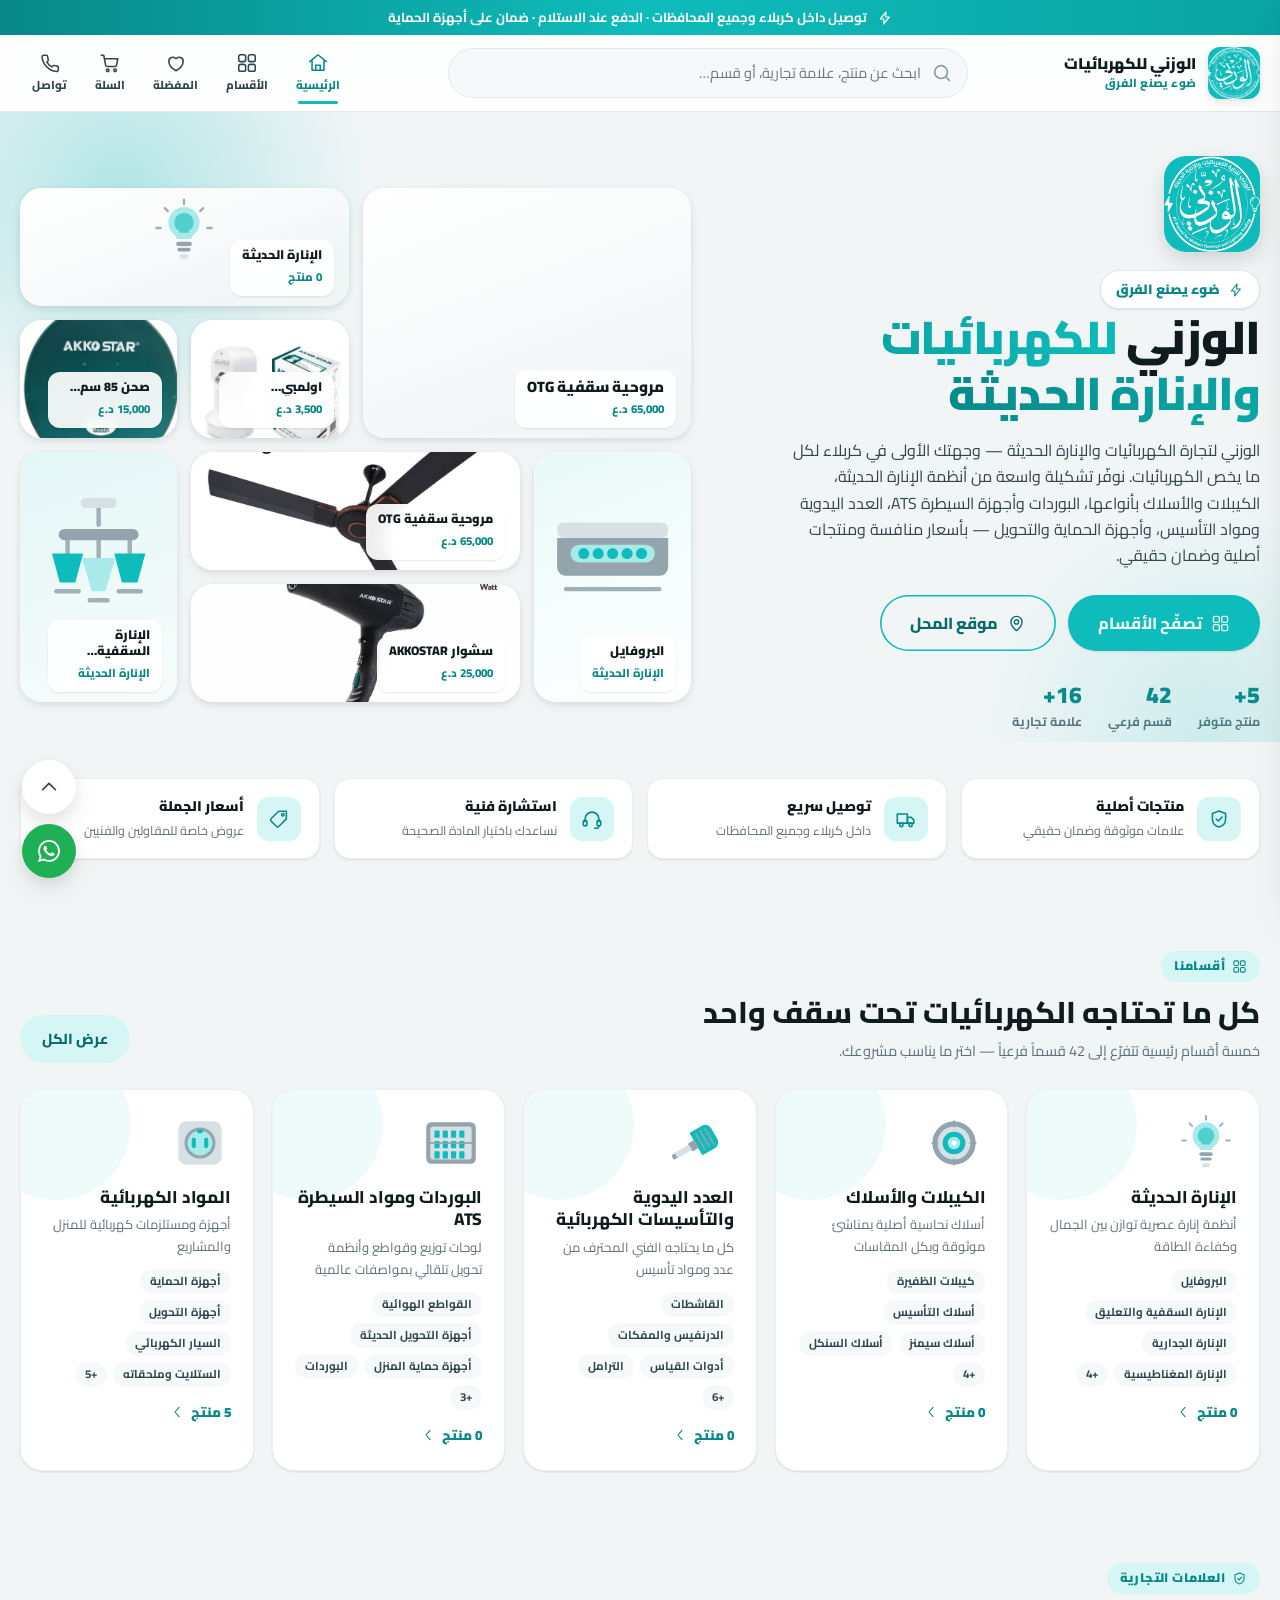
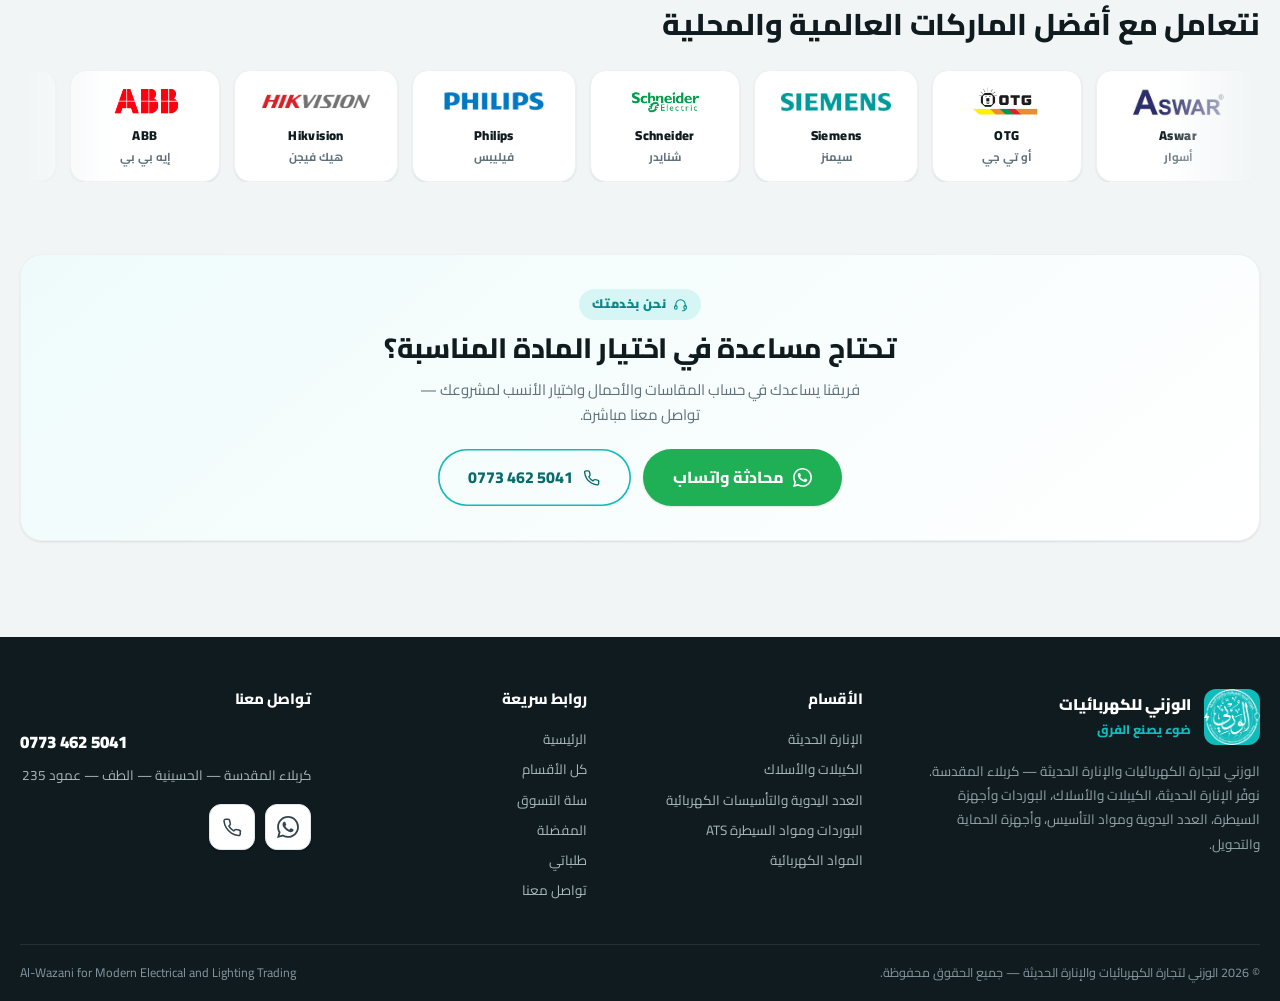
==== commit dfbdd46e: "تعقيم SVG بتحليل الشجرة بدل التعابير النمطية كان التعقيم يعتمد تعابير نمطية تبحث عن javascript: حرفي" ====
--- a/index.html
+++ b/index.html
@@ -30,7 +30,7 @@
 <link rel="preload" as="style" href="https://fonts.googleapis.com/css2?family=Cairo:wght@400;600;700;800;900&display=swap">
 <link rel="stylesheet" href="https://fonts.googleapis.com/css2?family=Cairo:wght@400;600;700;800;900&display=swap" media="print" onload="this.media='all'">
 <noscript><link rel="stylesheet" href="https://fonts.googleapis.com/css2?family=Cairo:wght@400;600;700;800;900&display=swap"></noscript>
-<link rel="stylesheet" href="assets/css/styles.css?v=6">
+<link rel="stylesheet" href="assets/css/styles.css?v=9">
 </head>
 <body>
 
@@ -170,10 +170,10 @@
 </div>
 <div class="toasts" id="toasts" aria-live="polite"></div>
 
-<script src="assets/js/data.js?v=6"></script>
-<script src="assets/js/icons.js?v=6"></script>
-<script src="assets/js/orders.js?v=6"></script>
-<script src="assets/js/store.js?v=6"></script>
-<script src="assets/js/app.js?v=6"></script>
+<script src="assets/js/data.js?v=9"></script>
+<script src="assets/js/icons.js?v=9"></script>
+<script src="assets/js/orders.js?v=9"></script>
+<script src="assets/js/store.js?v=9"></script>
+<script src="assets/js/app.js?v=9"></script>
 </body>
 </html>
--- a/assets/css/styles.css
+++ b/assets/css/styles.css
@@ -703,3 +703,6 @@
 .track li.done b,.track li.now b{color:var(--brand-800)}
 .track li.now .dot{box-shadow:0 0 0 5px var(--brand-glow)}
 @media (max-width:600px){ .track li{font-size:10px} .track li .dot{width:23px;height:23px} }
+
+/* رسمة مرفوعة تُعرض داخل img بدل SVG مدمج */
+img.art{object-fit:contain}
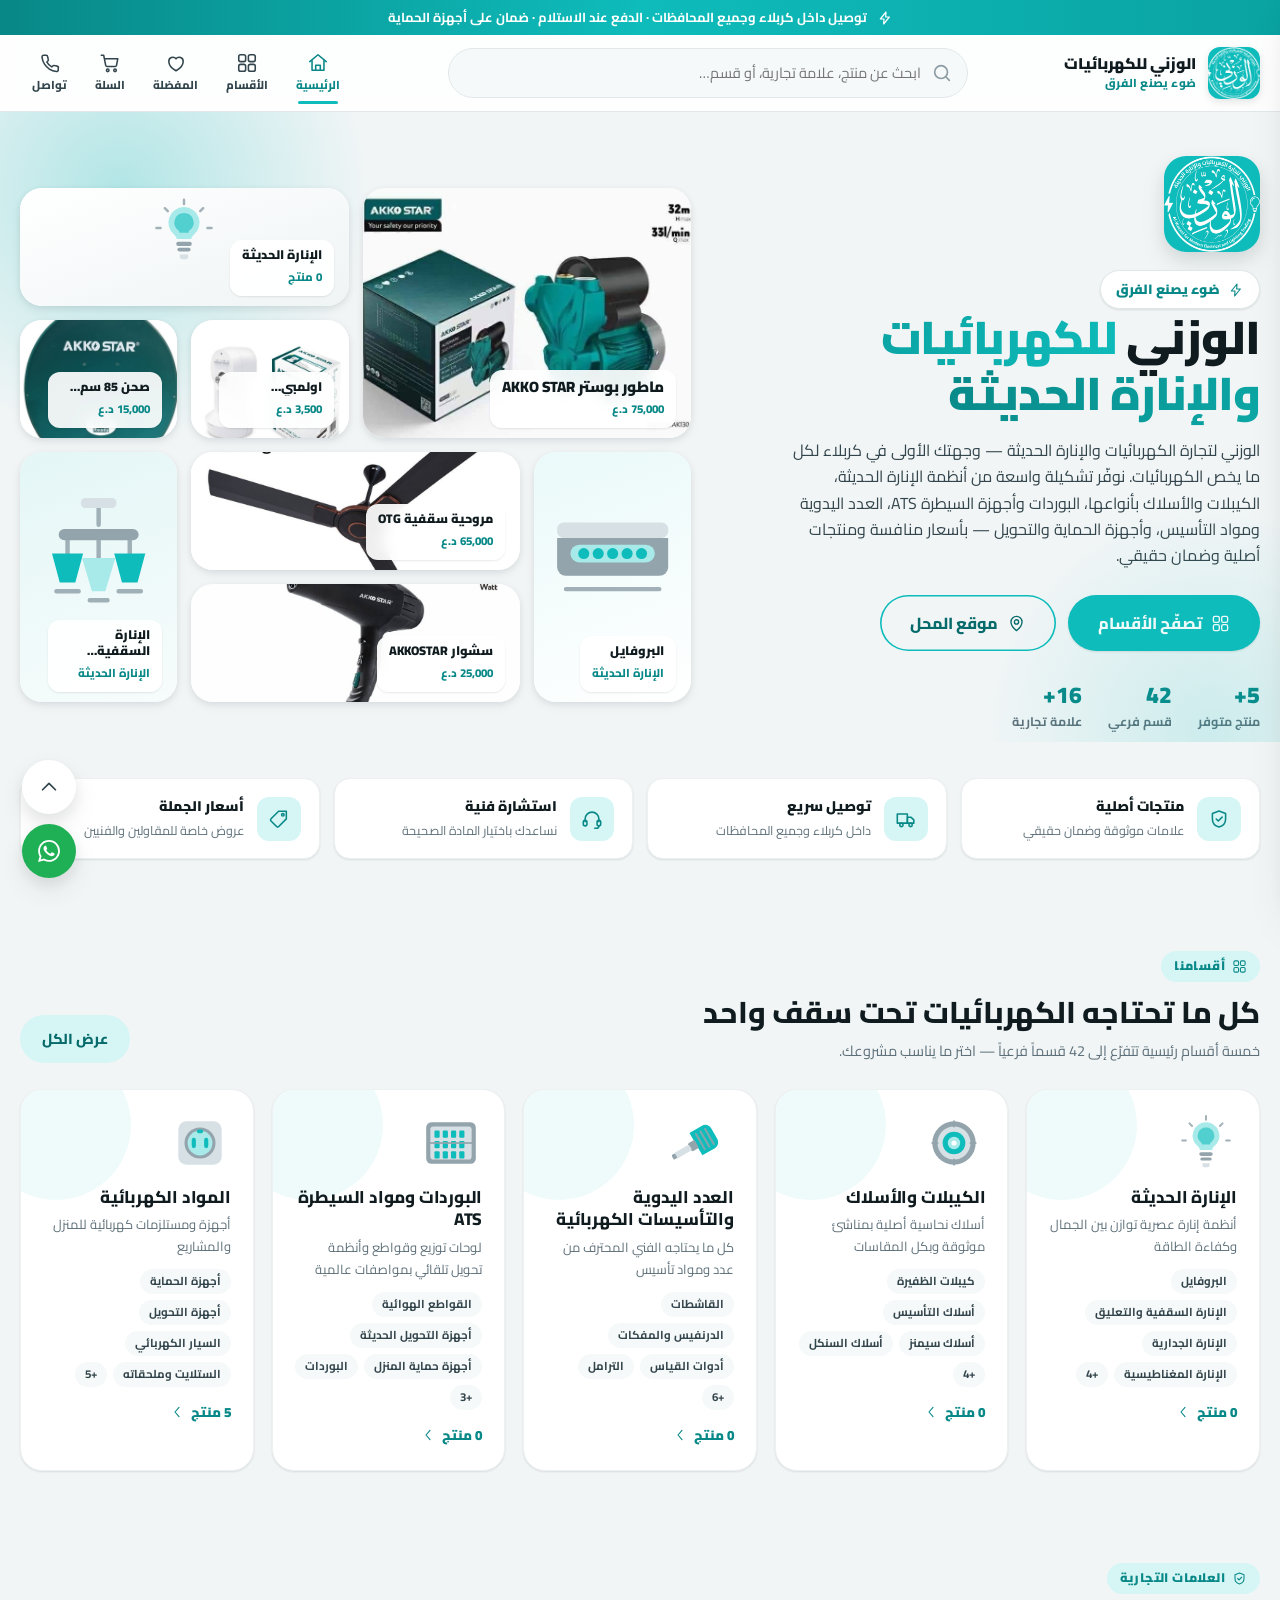
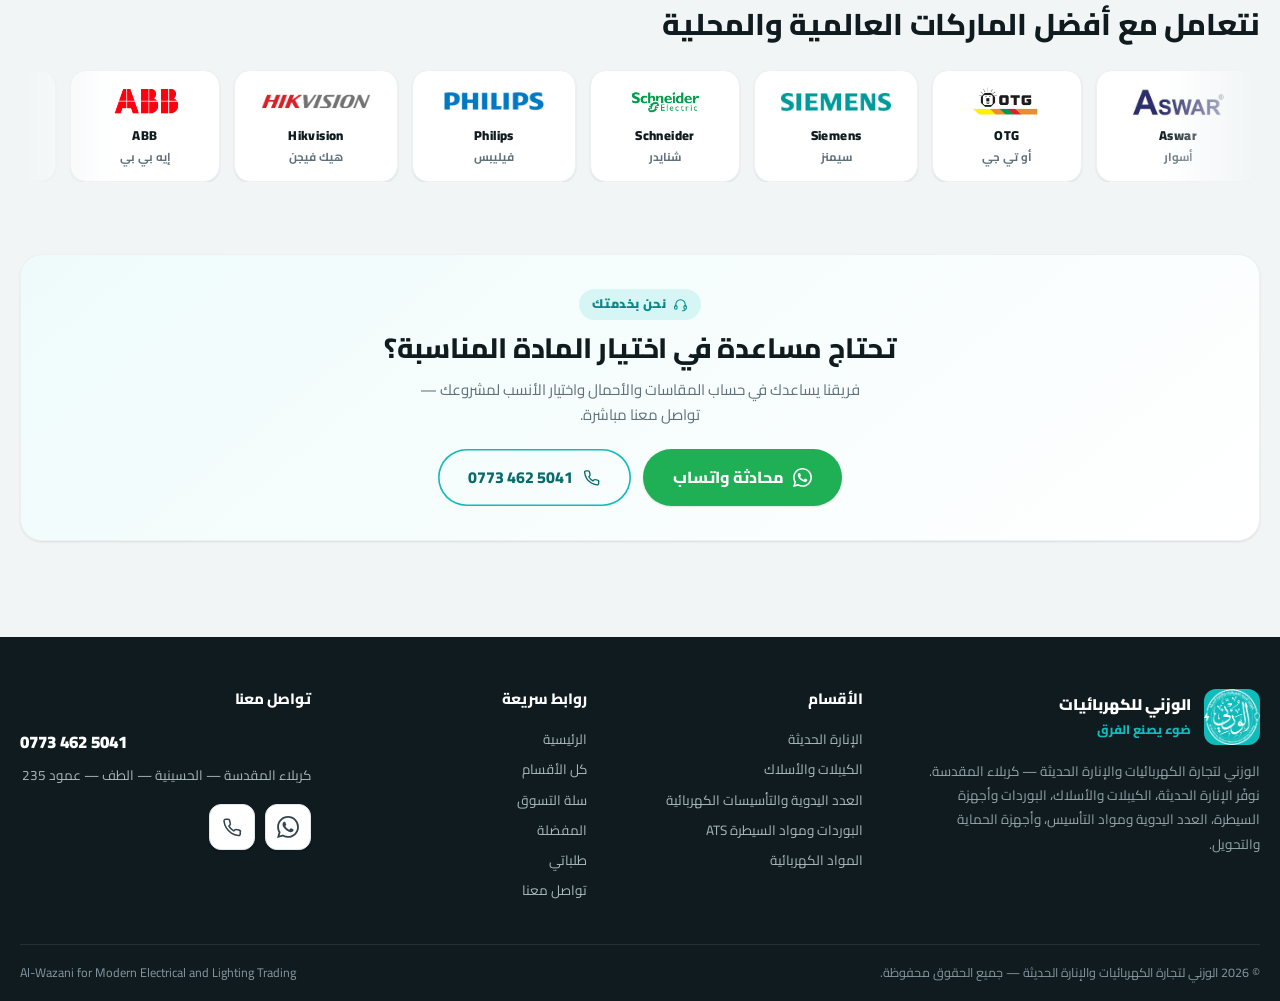
==== commit 73b4b01d: "درجات اللون تُميَّز، وسعر الدولار بلا سعر صرف يُنبّه بدل أن يصمت فجوتان كشفهما تنفيذ سبوت لايت لنفس " ====
--- a/index.html
+++ b/index.html
@@ -30,7 +30,7 @@
 <link rel="preload" as="style" href="https://fonts.googleapis.com/css2?family=Cairo:wght@400;600;700;800;900&display=swap">
 <link rel="stylesheet" href="https://fonts.googleapis.com/css2?family=Cairo:wght@400;600;700;800;900&display=swap" media="print" onload="this.media='all'">
 <noscript><link rel="stylesheet" href="https://fonts.googleapis.com/css2?family=Cairo:wght@400;600;700;800;900&display=swap"></noscript>
-<link rel="stylesheet" href="assets/css/styles.css?v=9">
+<link rel="stylesheet" href="assets/css/styles.css?v=10">
 </head>
 <body>
 
@@ -170,10 +170,10 @@
 </div>
 <div class="toasts" id="toasts" aria-live="polite"></div>
 
-<script src="assets/js/data.js?v=9"></script>
-<script src="assets/js/icons.js?v=9"></script>
-<script src="assets/js/orders.js?v=9"></script>
-<script src="assets/js/store.js?v=9"></script>
-<script src="assets/js/app.js?v=9"></script>
+<script src="assets/js/data.js?v=10"></script>
+<script src="assets/js/icons.js?v=12"></script>
+<script src="assets/js/orders.js?v=10"></script>
+<script src="assets/js/store.js?v=10"></script>
+<script src="assets/js/app.js?v=10"></script>
 </body>
 </html>
--- a/assets/css/styles.css
+++ b/assets/css/styles.css
@@ -706,3 +706,8 @@
 
 /* رسمة مرفوعة تُعرض داخل img بدل SVG مدمج */
 img.art{object-fit:contain}
+
+/* سعر بمدى (تسعير بالدولار) و«السعر عند الطلب» */
+.price .rng{font-size:.88em;white-space:nowrap}
+.price .ask{font-size:.72em;font-weight:800;color:var(--grey);white-space:nowrap}
+.card .price .rng{font-size:.82em}
